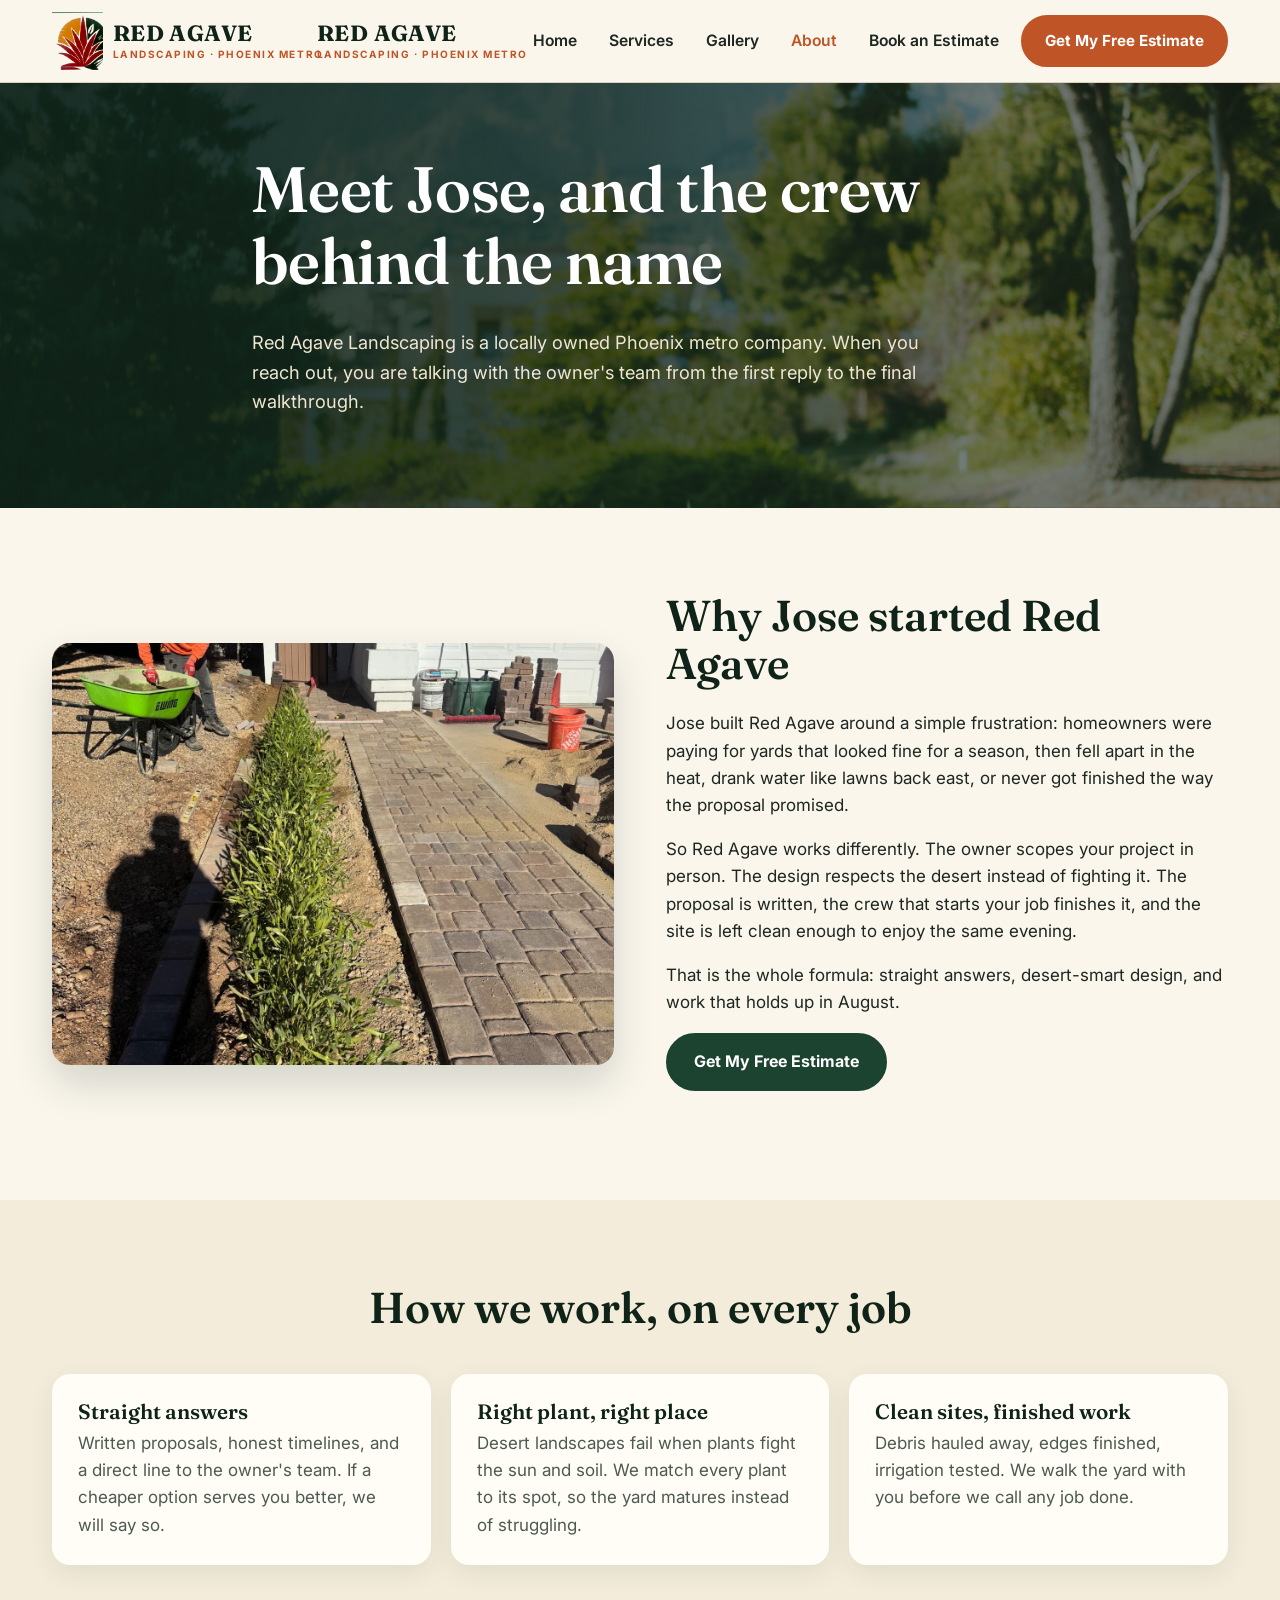
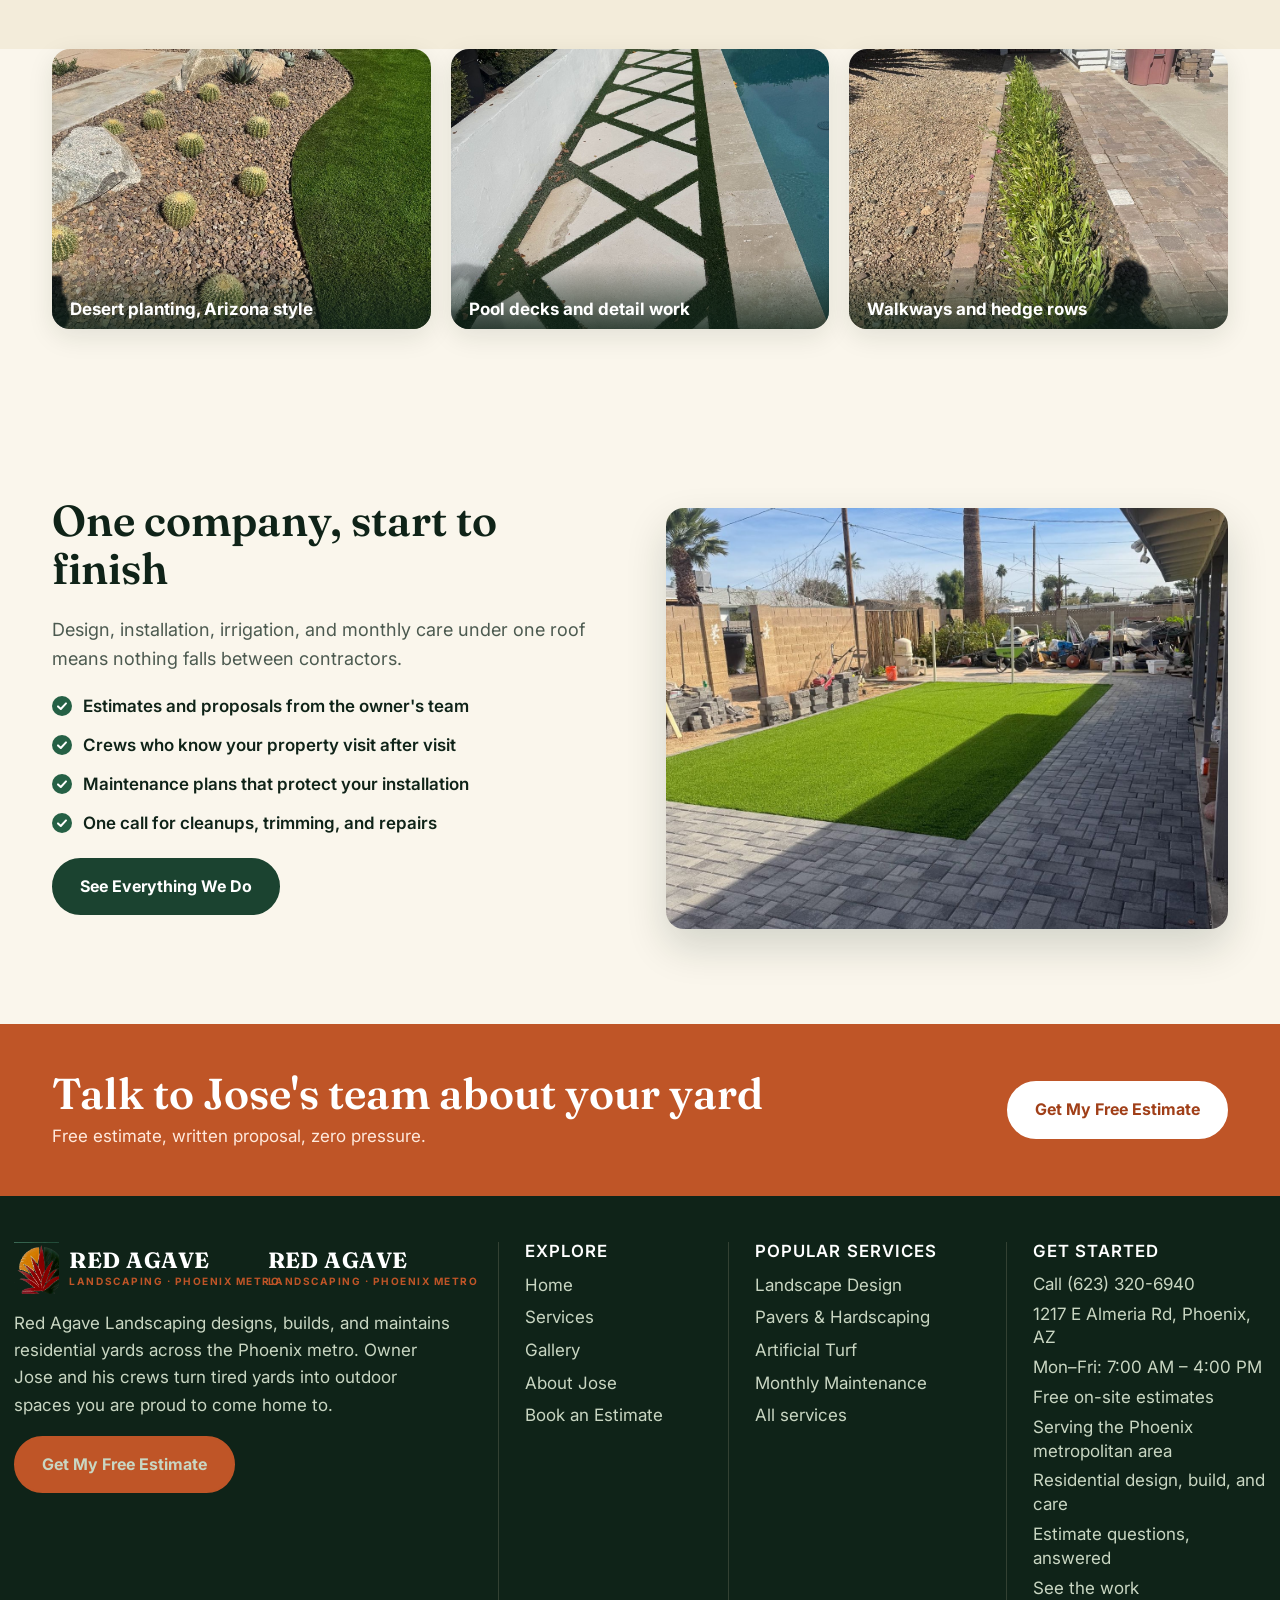
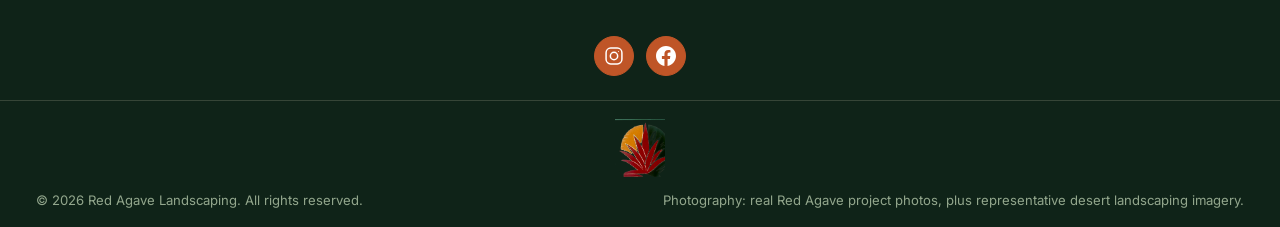
==== about.html @ d87d3f9d "AEO: LocalBusiness schema on all pages, FAQ + FAQPage schema, robots.txt, sitemap.xml, llms.txt" ====
<!DOCTYPE html>
<html lang="en">
<head>
<meta charset="UTF-8">
<meta name="viewport" content="width=device-width, initial-scale=1">
<title>About Jose | Red Agave Landscaping, Phoenix Metro</title>
<meta name="description" content="Meet Jose, owner of Red Agave Landscaping. Locally owned residential landscaping in the Phoenix metro: straight answers, desert-smart design, and crews that finish what they start.">
<link rel="preconnect" href="https://fonts.googleapis.com">
<link rel="preconnect" href="https://fonts.gstatic.com" crossorigin>
<link href="https://fonts.googleapis.com/css2?family=Fraunces:ital,wght@0,500;0,600;0,700;1,500&family=Inter:wght@400;600;700;800&display=swap" rel="stylesheet">
<link rel="stylesheet" href="assets/styles.css">
<link rel="icon" type="image/png" href="assets/img/logo-official.png">

<script type="application/ld+json">
{
  "@context": "https://schema.org",
  "@type": "HomeAndConstructionBusiness",
  "@id": "https://red-agavelandscaping.vercel.app/#business",
  "name": "Red Agave Landscaping",
  "legalName": "RED AGAVE LANDSCAPING LLC",
  "url": "https://red-agavelandscaping.vercel.app/",
  "description": "Family-owned residential landscaping company in the Phoenix metropolitan area, serving Valley homeowners since 2008. Landscape design and installation, irrigation, pavers and hardscaping, xeriscape conversions, artificial turf, cleanups, tree and palm trimming, and monthly maintenance. Free on-site estimates.",
  "foundingDate": "2008",
  "founder": {
    "@type": "Person",
    "name": "Jose"
  },
  "telephone": "+1-623-320-6940",
  "email": "red.agave.land@gmail.com",
  "logo": "https://red-agavelandscaping.vercel.app/assets/img/logo-official.png",
  "image": "https://red-agavelandscaping.vercel.app/assets/img/logo-official.png",
  "address": {
    "@type": "PostalAddress",
    "streetAddress": "1217 E Almeria Rd",
    "addressLocality": "Phoenix",
    "addressRegion": "AZ",
    "addressCountry": "US"
  },
  "areaServed": [
    {
      "@type": "City",
      "name": "Phoenix, AZ"
    },
    {
      "@type": "City",
      "name": "Chandler, AZ"
    },
    {
      "@type": "City",
      "name": "Paradise Valley, AZ"
    },
    {
      "@type": "City",
      "name": "Peoria, AZ"
    },
    {
      "@type": "City",
      "name": "Glendale, AZ"
    },
    {
      "@type": "City",
      "name": "Surprise, AZ"
    },
    {
      "@type": "City",
      "name": "Anthem, AZ"
    },
    {
      "@type": "City",
      "name": "Ahwatukee, AZ"
    }
  ],
  "openingHoursSpecification": [
    {
      "@type": "OpeningHoursSpecification",
      "dayOfWeek": [
        "Monday",
        "Tuesday",
        "Wednesday",
        "Thursday",
        "Friday"
      ],
      "opens": "07:00",
      "closes": "16:00"
    }
  ],
  "sameAs": [
    "https://www.instagram.com/redagavelandscapingaz",
    "https://www.facebook.com/RedAgaveLandscaping"
  ],
  "knowsAbout": [
    "Landscape Design and Installation",
    "Irrigation and Sprinklers",
    "Pavers and Hardscaping",
    "Desert and Xeriscape Conversions",
    "Artificial Turf",
    "Yard Cleanups and Haul-Away",
    "Tree and Palm Trimming",
    "Monthly Maintenance"
  ],
  "hasOfferCatalog": {
    "@type": "OfferCatalog",
    "name": "Landscaping Services",
    "itemListElement": [
      {
        "@type": "Offer",
        "itemOffered": {
          "@type": "Service",
          "name": "Free On-Site Estimate"
        }
      },
      {
        "@type": "Offer",
        "itemOffered": {
          "@type": "Service",
          "name": "Landscape Design and Installation"
        }
      },
      {
        "@type": "Offer",
        "itemOffered": {
          "@type": "Service",
          "name": "Irrigation and Sprinklers"
        }
      },
      {
        "@type": "Offer",
        "itemOffered": {
          "@type": "Service",
          "name": "Pavers and Hardscaping"
        }
      },
      {
        "@type": "Offer",
        "itemOffered": {
          "@type": "Service",
          "name": "Desert and Xeriscape Conversions"
        }
      },
      {
        "@type": "Offer",
        "itemOffered": {
          "@type": "Service",
          "name": "Artificial Turf"
        }
      },
      {
        "@type": "Offer",
        "itemOffered": {
          "@type": "Service",
          "name": "Yard Cleanups and Haul-Away"
        }
      },
      {
        "@type": "Offer",
        "itemOffered": {
          "@type": "Service",
          "name": "Tree and Palm Trimming"
        }
      },
      {
        "@type": "Offer",
        "itemOffered": {
          "@type": "Service",
          "name": "Monthly Maintenance"
        }
      }
    ]
  },
  "potentialAction": {
    "@type": "ReserveAction",
    "name": "Book a Free On-Site Estimate",
    "target": "https://red-agavelandscaping.vercel.app/book.html"
  }
}
</script>
</head>
<body>
<a class="skip" href="#main">Skip to content</a>
<header class="site-header">
  <div class="wrap header-in">
    <a class="brand" href="index.html" aria-label="Red Agave Landscaping, home">
      <img class="brand-logo" src="assets/img/logo-official.png" alt="Red Agave Landscaping LLC logo"><span><span class="brand-name">RED AGAVE</span><span class="brand-sub">LANDSCAPING · PHOENIX METRO</span></span>
      <span><span class="brand-name">RED AGAVE</span><span class="brand-sub">LANDSCAPING · PHOENIX METRO</span></span>
    </a>
    <button class="nav-toggle" aria-label="Open menu" aria-expanded="false" aria-controls="main-nav"><span></span><span></span><span></span></button>
    <nav class="main-nav" id="main-nav" aria-label="Main">
      <ul>
          <li><a href="index.html">Home</a></li>
          <li><a href="services.html">Services</a></li>
          <li><a href="gallery.html">Gallery</a></li>
          <li><a href="about.html" aria-current="page">About</a></li>
          <li><a href="book.html">Book an Estimate</a></li>
      </ul>
    </nav>
    <a class="btn header-cta" href="book.html">Get My Free Estimate</a>
  </div>
</header>
<main id="main">

<section class="page-hero">
  <div class="hero-media"><img src="assets/img/agave2.jpg" alt="Blue agave thriving in a desert garden with mountains behind"></div>
  <div class="hero-shade"></div>
  <div class="wrap page-hero-in">
    <h1>Meet Jose, and the crew behind the name</h1>
    <p>Red Agave Landscaping is a locally owned Phoenix metro company. When you reach out, you are talking with the owner's team from the first reply to the final walkthrough.</p>
  </div>
</section>

<section class="section">
  <div class="wrap split">
    <div><img src="assets/img/jose/walkway-progress.jpg" alt="A Red Agave crew member laying a paver walkway and hedge row" loading="lazy"></div>
    <div>
      <h2>Why Jose started Red Agave</h2>
      <p>Jose built Red Agave around a simple frustration: homeowners were paying for yards that looked fine for a season, then fell apart in the heat, drank water like lawns back east, or never got finished the way the proposal promised.</p>
      <p>So Red Agave works differently. The owner scopes your project in person. The design respects the desert instead of fighting it. The proposal is written, the crew that starts your job finishes it, and the site is left clean enough to enjoy the same evening.</p>
      <p>That is the whole formula: straight answers, desert-smart design, and work that holds up in August.</p>
      <p><a class="btn btn-green" href="book.html">Get My Free Estimate</a></p>
    </div>
  </div>
</section>

<section class="section alt">
  <div class="wrap">
    <div class="section-head center">
      <h2>How we work, on every job</h2>
    </div>
    <div class="values">
      <div class="value"><h3>Straight answers</h3><p>Written proposals, honest timelines, and a direct line to the owner's team. If a cheaper option serves you better, we will say so.</p></div>
      <div class="value"><h3>Right plant, right place</h3><p>Desert landscapes fail when plants fight the sun and soil. We match every plant to its spot, so the yard matures instead of struggling.</p></div>
      <div class="value"><h3>Clean sites, finished work</h3><p>Debris hauled away, edges finished, irrigation tested. We walk the yard with you before we call any job done.</p></div>
    </div>
  </div>
</section>

<section class="section" style="padding-top:0">
  <div class="wrap">
    <div class="gallery-grid">
      <figure><img src="assets/img/jose/desert-cactus.jpg" alt="Desert planting with barrel cacti and gravel beds" loading="lazy"><figcaption>Desert planting, Arizona style</figcaption></figure>
      <figure><img src="assets/img/jose/pool-deck.jpg" alt="Diamond-pattern pavers with artificial turf inlay beside a pool" loading="lazy"><figcaption>Pool decks and detail work</figcaption></figure>
      <figure><img src="assets/img/jose/walkway-after.jpg" alt="Finished paver walkway with a new hedge row" loading="lazy"><figcaption>Walkways and hedge rows</figcaption></figure>
    </div>
  </div>
</section>

<section class="section">
  <div class="wrap split">
    <div>
      <h2>One company, start to finish</h2>
      <p class="lede">Design, installation, irrigation, and monthly care under one roof means nothing falls between contractors.</p>
      <ul class="check-list">
        <li><svg width="20" height="20" viewBox="0 0 20 20" aria-hidden="true"><circle cx="10" cy="10" r="10" fill="#256045"/><path d="M6 10.4 8.8 13 14 7.4" stroke="#fff" stroke-width="2" fill="none" stroke-linecap="round" stroke-linejoin="round"/></svg> Estimates and proposals from the owner's team</li>
        <li><svg width="20" height="20" viewBox="0 0 20 20" aria-hidden="true"><circle cx="10" cy="10" r="10" fill="#256045"/><path d="M6 10.4 8.8 13 14 7.4" stroke="#fff" stroke-width="2" fill="none" stroke-linecap="round" stroke-linejoin="round"/></svg> Crews who know your property visit after visit</li>
        <li><svg width="20" height="20" viewBox="0 0 20 20" aria-hidden="true"><circle cx="10" cy="10" r="10" fill="#256045"/><path d="M6 10.4 8.8 13 14 7.4" stroke="#fff" stroke-width="2" fill="none" stroke-linecap="round" stroke-linejoin="round"/></svg> Maintenance plans that protect your installation</li>
        <li><svg width="20" height="20" viewBox="0 0 20 20" aria-hidden="true"><circle cx="10" cy="10" r="10" fill="#256045"/><path d="M6 10.4 8.8 13 14 7.4" stroke="#fff" stroke-width="2" fill="none" stroke-linecap="round" stroke-linejoin="round"/></svg> One call for cleanups, trimming, and repairs</li>
      </ul>
      <p><a class="btn btn-green" href="services.html">See Everything We Do</a></p>
    </div>
    <div><img src="assets/img/jose/backyard-after-2.jpg" alt="A finished Red Agave backyard with an artificial turf lawn and paver patio" loading="lazy"></div>
  </div>
</section>

<section class="cta-band">
  <div class="wrap cta-band-in">
    <div>
      <h2>Talk to Jose's team about your yard</h2>
      <p>Free estimate, written proposal, zero pressure.</p>
    </div>
    <a class="btn" href="book.html">Get My Free Estimate</a>
  </div>
</section>

</main>
<footer class="site-footer">
  <div class="wrap footer-in">
    <div class="footer-brand">
      <a class="brand" href="index.html" style="margin-bottom:16px">
        <img class="brand-logo" src="assets/img/logo-official.png" alt="Red Agave Landscaping LLC logo"><span><span class="brand-name">RED AGAVE</span><span class="brand-sub">LANDSCAPING · PHOENIX METRO</span></span>
        <span><span class="brand-name">RED AGAVE</span><span class="brand-sub">LANDSCAPING · PHOENIX METRO</span></span>
      </a>
      <p style="max-width:32em">Red Agave Landscaping designs, builds, and maintains residential yards across the Phoenix metro. Owner Jose and his crews turn tired yards into outdoor spaces you are proud to come home to.</p>
      <p style="margin:0"><a class="btn" href="book.html">Get My Free Estimate</a></p>
    </div>
    <nav aria-label="Explore">
      <h3>EXPLORE</h3>
      <ul>
        <li><a href="index.html">Home</a></li>
        <li><a href="services.html">Services</a></li>
        <li><a href="gallery.html">Gallery</a></li>
        <li><a href="about.html">About Jose</a></li>
        <li><a href="book.html">Book an Estimate</a></li>
      </ul>
    </nav>
    <nav aria-label="Popular services" class="footer-services">
      <h3>POPULAR SERVICES</h3>
      <ul>
        <li><a href="services.html#design">Landscape Design</a></li>
        <li><a href="services.html#hardscaping">Pavers &amp; Hardscaping</a></li>
        <li><a href="services.html#turf">Artificial Turf</a></li>
        <li><a href="services.html#maintenance">Monthly Maintenance</a></li>
        <li><a href="services.html">All services</a></li>
      </ul>
    </nav>
    <div class="footer-start">
      <h3>GET STARTED</h3>
      <ul>
        <li><a href="tel:+16233206940">Call (623) 320-6940</a></li>
        <li>1217 E Almeria Rd, Phoenix, AZ</li>
        <li>Mon–Fri: 7:00 AM – 4:00 PM</li>
        <li>Free on-site estimates</li>
        <li>Serving the Phoenix metropolitan area</li>
        <li>Residential design, build, and care</li>
        <li><a href="book.html#faq">Estimate questions, answered</a></li>
        <li><a href="gallery.html">See the work</a></li>
      </ul>
    </div>
  </div>
  <div class="footer-social-row">
    <div class="wrap">
      <div class="footer-social">
        <a href="https://www.instagram.com/redagavelandscapingaz/" target="_blank" rel="noopener" aria-label="Red Agave Landscaping on Instagram"><svg viewBox="0 0 24 24" fill="none" stroke="currentColor" stroke-width="1.8" stroke-linecap="round" stroke-linejoin="round" aria-hidden="true" focusable="false"><rect x="2.5" y="2.5" width="19" height="19" rx="5.5"/><circle cx="12" cy="12" r="4.4"/><circle cx="17.4" cy="6.6" r="0.6" fill="currentColor" stroke="none"/></svg></a>
        <a href="https://www.facebook.com/RedAgaveLandscaping" target="_blank" rel="noopener" aria-label="Red Agave Landscaping on Facebook"><svg viewBox="0 0 24 24" fill="currentColor" aria-hidden="true" focusable="false"><path d="M24 12.073c0-6.627-5.373-12-12-12s-12 5.373-12 12c0 5.99 4.388 10.954 10.125 11.854v-8.385H7.078v-3.47h3.047V9.43c0-3.007 1.792-4.669 4.533-4.669 1.312 0 2.686.235 2.686.235v2.953H15.83c-1.491 0-1.956.925-1.956 1.874v2.25h3.328l-.532 3.47h-2.796v8.385C19.612 23.027 24 18.062 24 12.073z"/></svg></a>
      </div>
    </div>
  </div>
  <div class="footer-bottom">
    <div class="footer-bottom-logo"><img src="assets/img/logo-official.png" alt="Red Agave Landscaping LLC logo"></div>
    <div class="wrap">
      <span>© <span data-year>2026</span> Red Agave Landscaping. All rights reserved.</span>
      <span>Photography: real Red Agave project photos, plus representative desert landscaping imagery.</span>
    </div>
  </div>
</footer>
<div class="mobile-bar">
  <a class="btn" href="book.html">Get My Free Estimate</a>
  <a class="btn btn-ghost" href="gallery.html">See Our Work</a>
</div>
<script src="assets/main.js" defer></script>
  <!-- HighLevel chat widget: Red Agave Website Chat (location f7IK70SRPnTvfqmfR4V1) -->
  <script src="https://widgets.leadconnectorhq.com/loader.js" data-resources-url="https://widgets.leadconnectorhq.com/chat-widget/loader.js" data-widget-id="6ae88d17629a77bacfa60f7c"></script>
</body>
</html>
---- assets/styles.css ----
/* Red Agave Landscaping — desert-modern design system */
:root{
  --green-950:#0f2318;
  --green-900:#14301f;
  --green-800:#1b4330;
  --green-700:#256045;
  --green-500:#3e7d5a;
  --sage:#9db89a;
  --terra:#bf5527;
  --terra-dark:#a03f18;
  --sand:#e8dcc0;
  --sand-soft:#f3ecda;
  --cream:#faf6ec;
  --paper:#fffdf6;
  --ink:#1d2620;
  --ink-soft:#4c5a50;
  --line:#ddd2b8;
  --radius:18px;
  --shadow:0 18px 40px rgba(15,35,24,.16);
  --font-display:"Fraunces",Georgia,"Times New Roman",serif;
  --font-body:"Inter",-apple-system,"Segoe UI",Roboto,Helvetica,Arial,sans-serif;
}
*{box-sizing:border-box}
html{scroll-behavior:smooth}
body{margin:0;font-family:var(--font-body);color:var(--ink);background:var(--cream);line-height:1.6;font-size:17px;-webkit-font-smoothing:antialiased}
img{max-width:100%;display:block}
a{color:var(--green-800)}
h1,h2,h3{font-family:var(--font-display);font-weight:600;line-height:1.12;color:var(--green-950);margin:0 0 .5em}
h1{font-size:clamp(2.4rem,5.2vw,4rem);letter-spacing:-.01em}
h2{font-size:clamp(1.9rem,3.6vw,2.7rem)}
h3{font-size:1.3rem}
p{margin:0 0 1em}
.wrap{max-width:1220px;margin:0 auto;padding:0 22px}
.skip{position:absolute;left:-999px;top:0;background:var(--green-950);color:#fff;padding:10px 16px;z-index:99}
.skip:focus{left:10px;top:10px}

/* Header */
.site-header{position:sticky;top:0;z-index:50;background:rgba(250,246,236,.96);backdrop-filter:blur(8px);border-bottom:1px solid var(--line)}
.site-header.scrolled{box-shadow:0 6px 24px rgba(15,35,24,.10)}
.header-in{display:flex;align-items:center;gap:26px;padding-top:12px;padding-bottom:12px}
.brand{display:flex;align-items:center;gap:12px;text-decoration:none;color:var(--green-950)}
.brand svg{flex:none}
.brand-name{font-family:var(--font-display);font-size:1.42rem;font-weight:700;letter-spacing:.02em;line-height:1}
.brand-sub{display:block;font-family:var(--font-body);font-size:.66rem;font-weight:700;letter-spacing:.24em;color:var(--terra);margin-top:4px}
.main-nav{margin-left:auto}
.main-nav ul{display:flex;gap:28px;list-style:none;margin:0;padding:0}
.main-nav a{text-decoration:none;color:var(--ink);font-weight:600;font-size:.98rem;padding:6px 2px}
.main-nav a:hover,.main-nav a[aria-current="page"]{color:var(--terra)}
.btn{display:inline-block;background:var(--terra);color:#fff;text-decoration:none;font-weight:700;padding:14px 26px;border-radius:999px;border:2px solid var(--terra);transition:background .15s,transform .15s;text-align:center;cursor:pointer;font-size:1rem;font-family:var(--font-body)}
.btn:hover{background:var(--terra-dark);border-color:var(--terra-dark)}
.btn-green{background:var(--green-800);border-color:var(--green-800)}
.btn-green:hover{background:var(--green-950);border-color:var(--green-950)}
.btn-ghost{background:transparent;color:var(--green-950);border-color:var(--green-800)}
.btn-ghost:hover{background:var(--green-800);color:#fff}
.header-cta{flex:none}
.nav-toggle{display:none;margin-left:auto;background:none;border:0;cursor:pointer;padding:8px}
.nav-toggle span{display:block;width:26px;height:3px;background:var(--green-950);margin:5px 0;border-radius:2px}

/* Hero */
.hero{position:relative;background:var(--green-950);color:#fff;overflow:hidden}
.hero-media{position:absolute;inset:0}
.hero-media img{width:100%;height:100%;object-fit:cover;opacity:.82}
.hero-shade{position:absolute;inset:0;background:linear-gradient(90deg,rgba(15,35,24,.88) 0%,rgba(15,35,24,.62) 46%,rgba(15,35,24,.18) 78%)}
.hero-in{position:relative;display:grid;grid-template-columns:1.15fr .85fr;gap:44px;padding:84px 22px 92px;align-items:center}
.hero h1{color:#fff}
.hero h1 em{font-style:italic;color:var(--sand)}
.hero-lede{font-size:1.16rem;color:#f0ead6;max-width:34em}
.hero-points{list-style:none;margin:22px 0 0;padding:0;display:grid;gap:10px}
.hero-points li{display:flex;gap:10px;align-items:flex-start;color:#f5efdd;font-weight:600}
.hero-points svg{flex:none;margin-top:3px}
.hero-form-card{background:var(--paper);color:var(--ink);border-radius:var(--radius);padding:28px;box-shadow:var(--shadow)}
.hero-form-card h2{font-size:1.5rem;margin-bottom:.2em}
.hero-form-card .fineprint{font-size:.85rem;color:var(--ink-soft);margin:0}

/* Forms */
.estimate-form{display:grid;gap:13px}
.estimate-form label{font-weight:600;font-size:.92rem;display:grid;gap:6px;color:var(--green-950)}
.estimate-form input,.estimate-form select,.estimate-form textarea{font:inherit;font-size:1rem;padding:12px 14px;border:1.5px solid var(--line);border-radius:10px;background:#fff;color:var(--ink);width:100%}
.estimate-form input:focus,.estimate-form select:focus,.estimate-form textarea:focus{outline:3px solid rgba(191,85,39,.35);border-color:var(--terra)}
.form-row{display:grid;grid-template-columns:1fr 1fr;gap:13px}
.consent{display:flex;gap:10px;align-items:flex-start;font-size:.82rem;color:var(--ink-soft);font-weight:400}
.estimate-form label.consent{display:flex}
.consent input{width:19px;height:19px;margin-top:2px;flex:none;accent-color:var(--green-800)}
.form-success{background:var(--sand-soft);border:2px solid var(--green-700);border-radius:14px;padding:24px;text-align:center}
.form-success h3{color:var(--green-800)}
.form-error{background:#fdf1ef;border:2px solid #b3402f;border-radius:14px;padding:24px;text-align:center;margin-top:16px}
.form-error h3{color:#8c2f22}
.form-error a{font-weight:700;white-space:nowrap}

/* Trust bar */
.trustbar{background:var(--green-900);color:var(--sand)}
.trustbar-in{display:flex;flex-wrap:wrap;gap:14px 40px;justify-content:center;padding-top:18px;padding-bottom:18px;font-weight:700;letter-spacing:.02em}
.trustbar span{display:flex;align-items:center;gap:9px}

/* Sections */
.section{padding:84px 0}
.section.alt{background:var(--sand-soft)}
.section.green{background:var(--green-950);color:#eef2e4}
.section.green h2,.section.green h3{color:#fff}
.section-head{max-width:46em;margin-bottom:42px}
.section-head.center{margin-left:auto;margin-right:auto;text-align:center}
.lede{font-size:1.13rem;color:var(--ink-soft)}
.section.green .lede{color:#cfdcc4}
.split{display:grid;grid-template-columns:1fr 1fr;gap:52px;align-items:center}
.split img{border-radius:var(--radius);box-shadow:var(--shadow);width:100%;height:auto;aspect-ratio:4/3;object-fit:cover;display:block}
.check-list{list-style:none;margin:20px 0;padding:0;display:grid;gap:12px}
.check-list li{display:flex;gap:11px;align-items:flex-start;font-weight:600;color:var(--green-950)}
.check-list svg{flex:none;margin-top:3px}

/* Cards */
.cards{display:grid;grid-template-columns:repeat(4,1fr);gap:20px}
.card{background:var(--paper);border-radius:var(--radius);overflow:hidden;box-shadow:0 8px 26px rgba(15,35,24,.10);text-decoration:none;color:var(--ink);display:flex;flex-direction:column;transition:transform .15s,box-shadow .15s}
.card:hover{transform:translateY(-4px);box-shadow:var(--shadow)}
.card img{height:170px;width:100%;object-fit:cover}
.card-body{padding:20px 20px 22px;display:flex;flex-direction:column;gap:6px;flex:1}
.card-body h3{margin:0}
.card-body p{color:var(--ink-soft);font-size:.96rem;margin:0;flex:1}
.card-link{font-weight:700;color:var(--terra);margin-top:8px}
.values{display:grid;grid-template-columns:repeat(3,1fr);gap:20px}
.value{background:var(--paper);border-radius:var(--radius);padding:26px;box-shadow:0 8px 26px rgba(15,35,24,.08)}
.value h3{margin-bottom:.3em}
.value p{color:var(--ink-soft);margin:0}

/* Steps */
.steps{display:grid;grid-template-columns:repeat(3,1fr);gap:20px;counter-reset:step}
.step{background:var(--green-900);border-radius:var(--radius);padding:30px;color:#e9efe0}
.step .num{font-family:var(--font-display);font-size:2.4rem;color:var(--terra);display:block;line-height:1;margin-bottom:10px;font-weight:700}
.step h3{color:#fff}
.step p{margin:0;color:#cfdcc4}

/* Before / After */
.ba-grid{display:grid;grid-template-columns:1fr 1fr;gap:22px}
.ba-pair{display:grid;grid-template-columns:1fr 1fr;gap:6px;border-radius:var(--radius);overflow:hidden;box-shadow:var(--shadow)}
.ba-pair figure{margin:0;position:relative}
.ba-pair img{height:300px;width:100%;object-fit:cover}
.ba-tag{position:absolute;top:12px;left:12px;background:rgba(15,35,24,.85);color:#fff;font-size:.74rem;font-weight:800;letter-spacing:.14em;padding:6px 11px;border-radius:999px}
.ba-tag.after{background:var(--terra)}
.ba-caption{grid-column:1/-1;background:var(--paper);padding:16px 20px;font-weight:600;color:var(--green-950)}
.gallery-grid{display:grid;grid-template-columns:repeat(3,1fr);gap:20px}
.gallery-grid figure{margin:0;border-radius:var(--radius);overflow:hidden;position:relative;box-shadow:0 8px 26px rgba(15,35,24,.10)}
.gallery-grid img{height:280px;width:100%;object-fit:cover}
.gallery-grid figcaption{position:absolute;left:0;right:0;bottom:0;background:linear-gradient(transparent,rgba(15,35,24,.88));color:#fff;padding:34px 18px 14px;font-weight:700}

/* Service detail rows */
.svc-nav{display:flex;flex-wrap:wrap;gap:9px;margin-bottom:14px}
.svc-nav a{background:var(--paper);border:1.5px solid var(--line);color:var(--green-900);text-decoration:none;font-weight:600;font-size:.9rem;padding:8px 15px;border-radius:999px}
.svc-nav a:hover{border-color:var(--terra);color:var(--terra)}
.svc{display:grid;grid-template-columns:1fr 1fr;gap:48px;align-items:center;padding:52px 0;border-bottom:1px solid var(--line)}
.svc:last-of-type{border-bottom:0}
.svc img{border-radius:var(--radius);box-shadow:var(--shadow);height:340px;width:100%;object-fit:cover}
.svc.flip .svc-media{order:2}
.svc ul{list-style:none;margin:14px 0 20px;padding:0;display:grid;gap:8px}
.svc ul li{display:flex;gap:10px;align-items:flex-start;color:var(--ink-soft);font-weight:600}
.svc ul svg{flex:none;margin-top:4px}
.svc-media.dual{display:grid;gap:14px;align-content:start}
.svc-media.dual img{height:248px}
.incl-label{font-weight:800;color:var(--green-950);margin:16px 0 0;text-transform:uppercase;letter-spacing:.08em;font-size:.8rem}
.good-for{margin:0 0 20px;color:var(--ink-soft)}
.good-for strong{color:var(--green-950)}

/* FAQ */
.faq{max-width:820px}
.faq details{background:var(--paper);border-radius:14px;padding:20px 24px;margin-bottom:12px;box-shadow:0 4px 16px rgba(15,35,24,.06)}
.faq summary{font-family:var(--font-display);font-size:1.14rem;font-weight:600;color:var(--green-950);cursor:pointer}
.faq details p{margin:12px 0 0;color:var(--ink-soft)}

/* CTA band */
.cta-band{background:var(--terra);color:#fff}
.cta-band-in{display:flex;flex-wrap:wrap;gap:22px;align-items:center;justify-content:space-between;padding-top:46px;padding-bottom:46px}
.cta-band h2{color:#fff;margin:0}
.cta-band p{margin:4px 0 0;color:#ffe9dc}
.cta-band .btn{background:#fff;color:var(--terra-dark);border-color:#fff}
.cta-band .btn:hover{background:var(--green-950);color:#fff;border-color:var(--green-950)}

/* Booking */
.booking-note{background:var(--green-900);color:#e9efe0;border-radius:var(--radius);padding:30px}
.booking-note h3{color:#fff}
.booking-note p{color:#cfdcc4}

/* Footer */
.site-footer{background:var(--green-950);color:#c9d6c2;margin-top:0}
.footer-in{display:grid;grid-template-columns:1.4fr 1fr 1fr 1.2fr;gap:38px;padding-top:60px;padding-bottom:44px}
.site-footer h3{color:#fff;font-size:1.05rem;font-family:var(--font-body);letter-spacing:.06em;margin-bottom:14px}
.site-footer ul{list-style:none;margin:0;padding:0;display:grid;gap:9px}
.site-footer a{color:#c9d6c2;text-decoration:none}
.site-footer a:hover{color:#fff;text-decoration:underline}
.footer-brand .brand-name{color:#fff}
.footer-bottom{border-top:1px solid rgba(233,220,192,.18);padding:20px 22px;font-size:.82rem;color:#93a78d}
.footer-bottom .wrap{display:flex;flex-wrap:wrap;gap:8px 26px;justify-content:space-between;padding:0}

/* Sticky mobile bar */
.mobile-bar{display:none;position:fixed;left:0;right:0;bottom:0;z-index:60;background:var(--green-950);padding:10px 12px calc(10px + env(safe-area-inset-bottom));gap:10px;box-shadow:0 -6px 24px rgba(0,0,0,.25)}
.mobile-bar .btn{flex:1;padding:13px 8px;font-size:.98rem}
.mobile-bar .btn-ghost{color:#fff;border-color:var(--sage)}
.mobile-bar .btn-ghost:hover{background:var(--green-800)}

/* Page hero (interior) */
.page-hero{position:relative;background:var(--green-950);color:#fff;overflow:hidden}
.page-hero .hero-media img{opacity:.55}
.page-hero-in{position:relative;padding:70px 22px 74px;max-width:820px}
.page-hero h1{color:#fff}
.page-hero p{color:#eee7d2;font-size:1.14rem;max-width:38em}

@media (max-width:1020px){
  .cards{grid-template-columns:repeat(2,1fr)}
  .values{grid-template-columns:1fr 1fr}
  .footer-in{grid-template-columns:1fr 1fr}
  .hero-in{grid-template-columns:1fr;padding:60px 22px 70px}
  .hero-form-card{max-width:560px}
}
@media (max-width:760px){
  body{font-size:16px;padding-bottom:66px}
  .brand-name{font-size:1.22rem}
  .brand-sub{font-size:.58rem;letter-spacing:.17em}
  .main-nav{display:none;position:absolute;top:100%;left:0;right:0;background:var(--cream);border-bottom:1px solid var(--line);padding:14px 22px 20px}
  .main-nav.open{display:block}
  .main-nav ul{flex-direction:column;gap:6px}
  .main-nav a{display:block;padding:10px 4px;font-size:1.05rem}
  .nav-toggle{display:block}
  .header-cta{display:none}
  .split,.svc,.ba-grid{grid-template-columns:1fr}
  .svc.flip .svc-media{order:0}
  .steps,.values,.gallery-grid{grid-template-columns:1fr}
  .cards{grid-template-columns:1fr}
  .form-row{grid-template-columns:1fr}
  .section{padding:60px 0}
  .mobile-bar{display:flex}
  .ba-pair img{height:210px}
  .footer-in{grid-template-columns:1fr;gap:28px}
}

/* ============================================================
   Animation pass 2026-11-02
   Tasteful motion: card tilt/lift + press states, scroll reveals,
   hero Ken Burns, CTA sheen. Transform/opacity only (GPU-friendly).
   All reveal hiding is gated behind .js-anim, which JS adds only
   when IntersectionObserver is supported and the user has NOT
   requested reduced motion — content is fully visible otherwise.
   ============================================================ */

/* --- Hero: slow Ken Burns zoom/pan (homepage hero only) --- */
@keyframes ra-kenburns{
  from{transform:scale(1) translate(0,0)}
  to{transform:scale(1.16) translate(-2%,1.4%)}
}
.hero .hero-media img{animation:ra-kenburns 24s ease-in-out infinite alternate;will-change:transform}

/* --- Scroll reveals (JS adds .reveal; IO adds .in) --- */
.js-anim .reveal{opacity:0;transform:translateY(38px);transition:opacity .8s ease var(--rd,0s),transform .8s cubic-bezier(.22,.61,.36,1) var(--rd,0s)}
.js-anim .reveal.in{opacity:1;transform:none}

/* --- Service cards: lift, image zoom, touch press --- */
.card{transition:transform .3s ease,box-shadow .3s ease}
.card img{transition:transform .7s cubic-bezier(.22,.61,.36,1)}
.card:hover img,.card:focus-visible img{transform:scale(1.1)}
.card:focus-visible{transform:translateY(-4px);box-shadow:var(--shadow);outline:3px solid rgba(191,85,39,.55);outline-offset:3px}
.card:active{transform:scale(.98)}
.card:active img{transform:scale(1.03)}

/* --- Static cards (values / steps): gentle hover lift --- */
.value,.step{transition:transform .3s ease,box-shadow .3s ease}
.value:hover{transform:translateY(-6px);box-shadow:var(--shadow)}
.step:hover{transform:translateY(-6px)}

/* --- Gallery figures: image zoom + caption slide-up --- */
.gallery-grid img{transition:transform .8s cubic-bezier(.22,.61,.36,1)}
.gallery-grid figcaption{transform:translateY(8px);transition:transform .45s ease,background .45s ease}
.gallery-grid figure:hover img,.gallery-grid figure:focus-within img{transform:scale(1.08)}
.gallery-grid figure:hover figcaption,.gallery-grid figure:focus-within figcaption{transform:translateY(0);background:linear-gradient(transparent,rgba(15,35,24,.94))}
.gallery-grid figure:active img{transform:scale(1.02)}

/* --- Before/after pairs: image zoom on hover --- */
.ba-pair figure{overflow:hidden}
.ba-pair img{transition:transform .8s cubic-bezier(.22,.61,.36,1)}
.ba-pair figure:hover img{transform:scale(1.07)}
.ba-pair figure:active img{transform:scale(1.02)}

/* --- Buttons / CTAs: hover lift, press state, sheen sweep --- */
.btn{position:relative;overflow:hidden;transition:background .2s ease,border-color .2s ease,color .2s ease,transform .18s ease,box-shadow .25s ease}
.btn:hover{transform:translateY(-2px);box-shadow:0 12px 24px rgba(15,35,24,.16)}
.btn:active{transform:translateY(0) scale(.98);box-shadow:none}
.btn:not(.btn-ghost)::after{content:"";position:absolute;inset:0;border-radius:inherit;background:linear-gradient(105deg,transparent 40%,rgba(255,255,255,.35) 50%,transparent 60%);transform:translateX(-120%);transition:transform .7s ease;pointer-events:none}
.btn:not(.btn-ghost):hover::after{transform:translateX(120%)}

/* --- Reduced motion: everything off, content instant --- */
@media (prefers-reduced-motion:reduce){
  html{scroll-behavior:auto}
  .hero .hero-media img{animation:none}
  .card,.card img,.value,.step,.gallery-grid img,.gallery-grid figcaption,.ba-pair img,.btn,.btn:not(.btn-ghost)::after{transition:none}
  .btn:not(.btn-ghost)::after{display:none}
  .card:hover,.card:focus-visible,.card:active,.value:hover,.step:hover,.btn:hover,.btn:active{transform:none}
  .card:hover img,.card:focus-visible img,.card:active img,.gallery-grid figure:hover img,.gallery-grid figure:focus-within img,.gallery-grid figure:active img,.ba-pair figure:hover img,.ba-pair figure:active img{transform:none}
  .gallery-grid figcaption{transform:none}
}

/* ============================================================
   Footer spacing pass 2026-11-02 (owner feedback: footer felt
   cramped). Spacing only — same content, same links, all pages
   share this markup/styles. Desktop columns get a faint divider
   and extra gutter; stacked layouts just get air.
   ============================================================ */
.site-footer{line-height:1.65}
.footer-in{padding-top:88px;padding-bottom:66px;gap:60px}
.site-footer h3{margin-bottom:22px}
.site-footer ul{gap:14px}
.site-footer li{line-height:1.6}
.footer-brand p{line-height:1.75}
.footer-brand .brand{margin-bottom:22px}
.footer-bottom{padding-top:28px;padding-bottom:28px}
@media (min-width:761px){
  .footer-in > *:not(.footer-brand){border-left:1px solid rgba(233,220,192,.16);padding-left:34px}
}
@media (max-width:1020px){
  .footer-in{gap:48px 56px}
}
@media (max-width:760px){
  .footer-in{padding-top:66px;padding-bottom:52px;gap:46px}
  .footer-bottom .wrap{gap:12px 26px}
}

/* ============================================================
   Footer condense pass 2026-11-02b (owner feedback round 2:
   footer height too tall — tighten the air back down, split
   Popular Services into two even columns of four, condense
   Get Started. Supersedes the spacing pass above where they
   conflict.)
   ============================================================ */
.site-footer{line-height:1.5}
.footer-in{padding-top:46px;padding-bottom:34px;gap:42px}
.site-footer h3{margin-bottom:12px}
.site-footer ul{gap:8px}
.site-footer li{line-height:1.45}
.footer-brand p{line-height:1.6}
.footer-brand .brand{margin-bottom:14px}
.footer-bottom{padding-top:16px;padding-bottom:16px}
.footer-services ul{grid-template-columns:1fr 1fr;grid-template-rows:repeat(4,auto);grid-auto-flow:column;column-gap:28px;row-gap:8px}
.footer-start ul{gap:6px}
.footer-start li{line-height:1.4}
@media (min-width:1021px){
  .footer-in{grid-template-columns:1.3fr .72fr 1.55fr 1fr}
}
@media (min-width:761px){
  .footer-in > *:not(.footer-brand){padding-left:26px}
}
@media (max-width:1020px){
  .footer-in{gap:34px 44px}
}
@media (max-width:760px){
  .footer-in{padding-top:40px;padding-bottom:30px;gap:30px}
}

/* ============================================================
   Footer slim pass 2026-11-02c (owner-approved redesign:
   Popular Services = one tidy column, four short names +
   All services. Full service names live on the Services
   page. Supersedes the 4+4 split in the condense pass.)
   ============================================================ */
.footer-services ul{grid-template-columns:1fr;grid-template-rows:none;grid-auto-flow:row;column-gap:0}
@media (min-width:1021px){
  .footer-in{grid-template-columns:1.4fr .8fr 1fr 1.1fr}
}

/* ============================================================
   Footer width pass 2026-11-02d (owner: widen the footer a
   little, brand/logo pushed to the far left edge.)
   ============================================================ */
.site-footer .wrap{max-width:1400px;padding-left:14px;padding-right:14px}
@media (max-width:760px){
  .site-footer .wrap{padding-left:12px;padding-right:12px}
}

/* Footer social links 2026-11-02: Instagram + Facebook icons, bottom bar */
.footer-social{display:flex;gap:12px;align-items:center}
.footer-social a{display:inline-flex;align-items:center;justify-content:center;width:40px;height:40px;border:1px solid rgba(233,220,192,.35);border-radius:50%;color:#c9d6c2;transition:background .2s ease,color .2s ease,border-color .2s ease}
.footer-social a:hover{background:#bf5527;border-color:#bf5527;color:#fff;text-decoration:none}
.footer-social svg{width:20px;height:20px;display:block}

/* Footer social row 2026-11-02: icons centered under the footer columns */
.footer-social-row{padding:2px 22px 24px}
.footer-social-row .wrap{display:flex;justify-content:center;padding:0}

/* Footer social colors 2026-11-02 (Emmanuel): orange at rest, white on hover/touch */
.footer-social a{background:#bf5527;border-color:#bf5527;color:#fff}
.footer-social a:hover,.footer-social a:focus-visible{background:#fff;border-color:#fff;color:#bf5527}

/* ============================================================
   Before/after drag slider 2026-11-02 (Jose's real project
   photos): full-width comparison with a draggable handle and
   a one-time intro sweep driven from main.js.
   ============================================================ */
.ba-slider{position:relative;border-radius:var(--radius);overflow:hidden;box-shadow:var(--shadow);aspect-ratio:16/10;--pos:50%;background:#0f2318}
.ba-slider .ba-img{position:absolute;inset:0;width:100%;height:100%;object-fit:cover;display:block}
.ba-slider .ba-after-wrap{position:absolute;inset:0;clip-path:inset(0 0 0 var(--pos))}
.ba-slider .ba-tag{z-index:3}
.ba-slider .ba-tag.after{left:auto;right:12px}
.ba-handle{position:absolute;top:0;bottom:0;left:var(--pos);width:3px;margin-left:-1.5px;background:#fff;z-index:4;box-shadow:0 0 0 1px rgba(0,0,0,.18);pointer-events:none}
.ba-knob{position:absolute;top:50%;left:50%;transform:translate(-50%,-50%);width:48px;height:48px;border-radius:50%;background:var(--terra);color:#fff;display:flex;align-items:center;justify-content:center;font-size:17px;font-weight:800;letter-spacing:1px;box-shadow:0 5px 16px rgba(0,0,0,.4)}
.ba-range{position:absolute;inset:0;width:100%;height:100%;margin:0;opacity:0;cursor:ew-resize;z-index:5;-webkit-appearance:none;appearance:none;background:transparent}
.ba-range:focus-visible{opacity:1;outline:3px solid rgba(191,85,39,.7);outline-offset:-3px}
.ba-caption-wide{margin-top:14px;border-radius:0 0 var(--radius) var(--radius)}
@media (max-width:760px){
  .ba-slider{aspect-ratio:4/3.4}
  .ba-knob{width:42px;height:42px;font-size:15px}
}

/* ============================================================
   Project step-by-step crossfade slideshows 2026-11-02
   (Jose's real project photos, added on top of the parallel
   integration): pure CSS crossfade + slow zoom per frame, in
   the site's existing motion language. Cards also join the
   existing scroll-reveal system via main.js. Hover pauses.
   ============================================================ */
.project-grid{display:grid;grid-template-columns:repeat(2,1fr);gap:22px}
.ss-card{margin:0;border-radius:var(--radius);overflow:hidden;position:relative;box-shadow:0 8px 26px rgba(15,35,24,.10);background:var(--green-950)}
.ss-frame{position:relative;aspect-ratio:3/3.4;overflow:hidden}
.ss-frame img{position:absolute;inset:0;width:100%;height:100%;object-fit:cover;opacity:0}
.ss-card figcaption{position:absolute;left:0;right:0;bottom:0;z-index:3;background:linear-gradient(transparent,rgba(15,35,24,.9));color:#fff;padding:38px 18px 14px;font-weight:700}
@keyframes ra-ss3{0%{opacity:0;transform:scale(1)}5%{opacity:1}30%{opacity:1}38%{opacity:0;transform:scale(1.07)}100%{opacity:0;transform:scale(1.07)}}
@keyframes ra-ss2{0%{opacity:0;transform:scale(1)}7%{opacity:1}44%{opacity:1}56%{opacity:0;transform:scale(1.07)}100%{opacity:0;transform:scale(1.07)}}
.ss-3 .ss-frame img{animation:ra-ss3 15s ease-in-out infinite}
.ss-2 .ss-frame img{animation:ra-ss2 10s ease-in-out infinite}
.ss-card:hover .ss-frame img{animation-play-state:paused}
@media (max-width:760px){.project-grid{grid-template-columns:1fr}.ss-frame{aspect-ratio:3/3.2}}

/* Page heroes get the same slow Ken Burns drift as the home hero */
.page-hero .hero-media img{animation:ra-kenburns 26s ease-in-out infinite alternate;will-change:transform}

@media (prefers-reduced-motion:reduce){
  .ss-2 .ss-frame img,.ss-3 .ss-frame img{animation:none;opacity:0}
  .ss-2 .ss-frame img:last-child,.ss-3 .ss-frame img:last-child{opacity:1}
  .page-hero .hero-media img{animation:none}
}

/* Official Red Agave logo 2026-11-02 (emblem from Jose's
   business card, declared official by Emmanuel): transparent
   PNG beside the wordmark — large in the nav, not oversized.
   Lockup tightened 2026-11-02 (Emmanuel): name + sub sit snug
   against the emblem as one fluid unit; the sub line stays on
   ONE line at every width — no more stacked wrap. */
.brand{gap:10px}
.brand>span{display:flex;flex-direction:column;justify-content:center;min-width:0}
.brand-logo{height:58px;width:auto;display:block;flex:none;transition:transform .25s ease}
.brand:hover .brand-logo{transform:scale(1.04)}
.brand-name{font-size:1.38rem;line-height:1.05;white-space:nowrap}
.brand-sub{font-size:.63rem;letter-spacing:.15em;line-height:1.25;margin-top:3px;white-space:nowrap}
.main-nav a{white-space:nowrap}
.header-in{gap:20px}
.header-cta{padding:12px 22px;font-size:.95rem}
.footer-brand .brand-logo{height:52px}
.footer-bottom-logo{display:flex;justify-content:center;padding:2px 0 14px}
.footer-bottom-logo img{height:58px;width:auto;display:block}
@media (max-width:1100px){
  .brand-logo{height:52px}
  .brand-name{font-size:1.28rem}
  .brand-sub{font-size:.6rem;letter-spacing:.13em}
  .main-nav ul{gap:20px}
}
@media (max-width:760px){
  .brand-logo{height:46px}
  .brand-name{font-size:1.2rem}
  .brand-sub{font-size:.57rem;letter-spacing:.12em}
  .footer-brand .brand-logo{height:44px}
  .footer-bottom-logo img{height:50px}
}
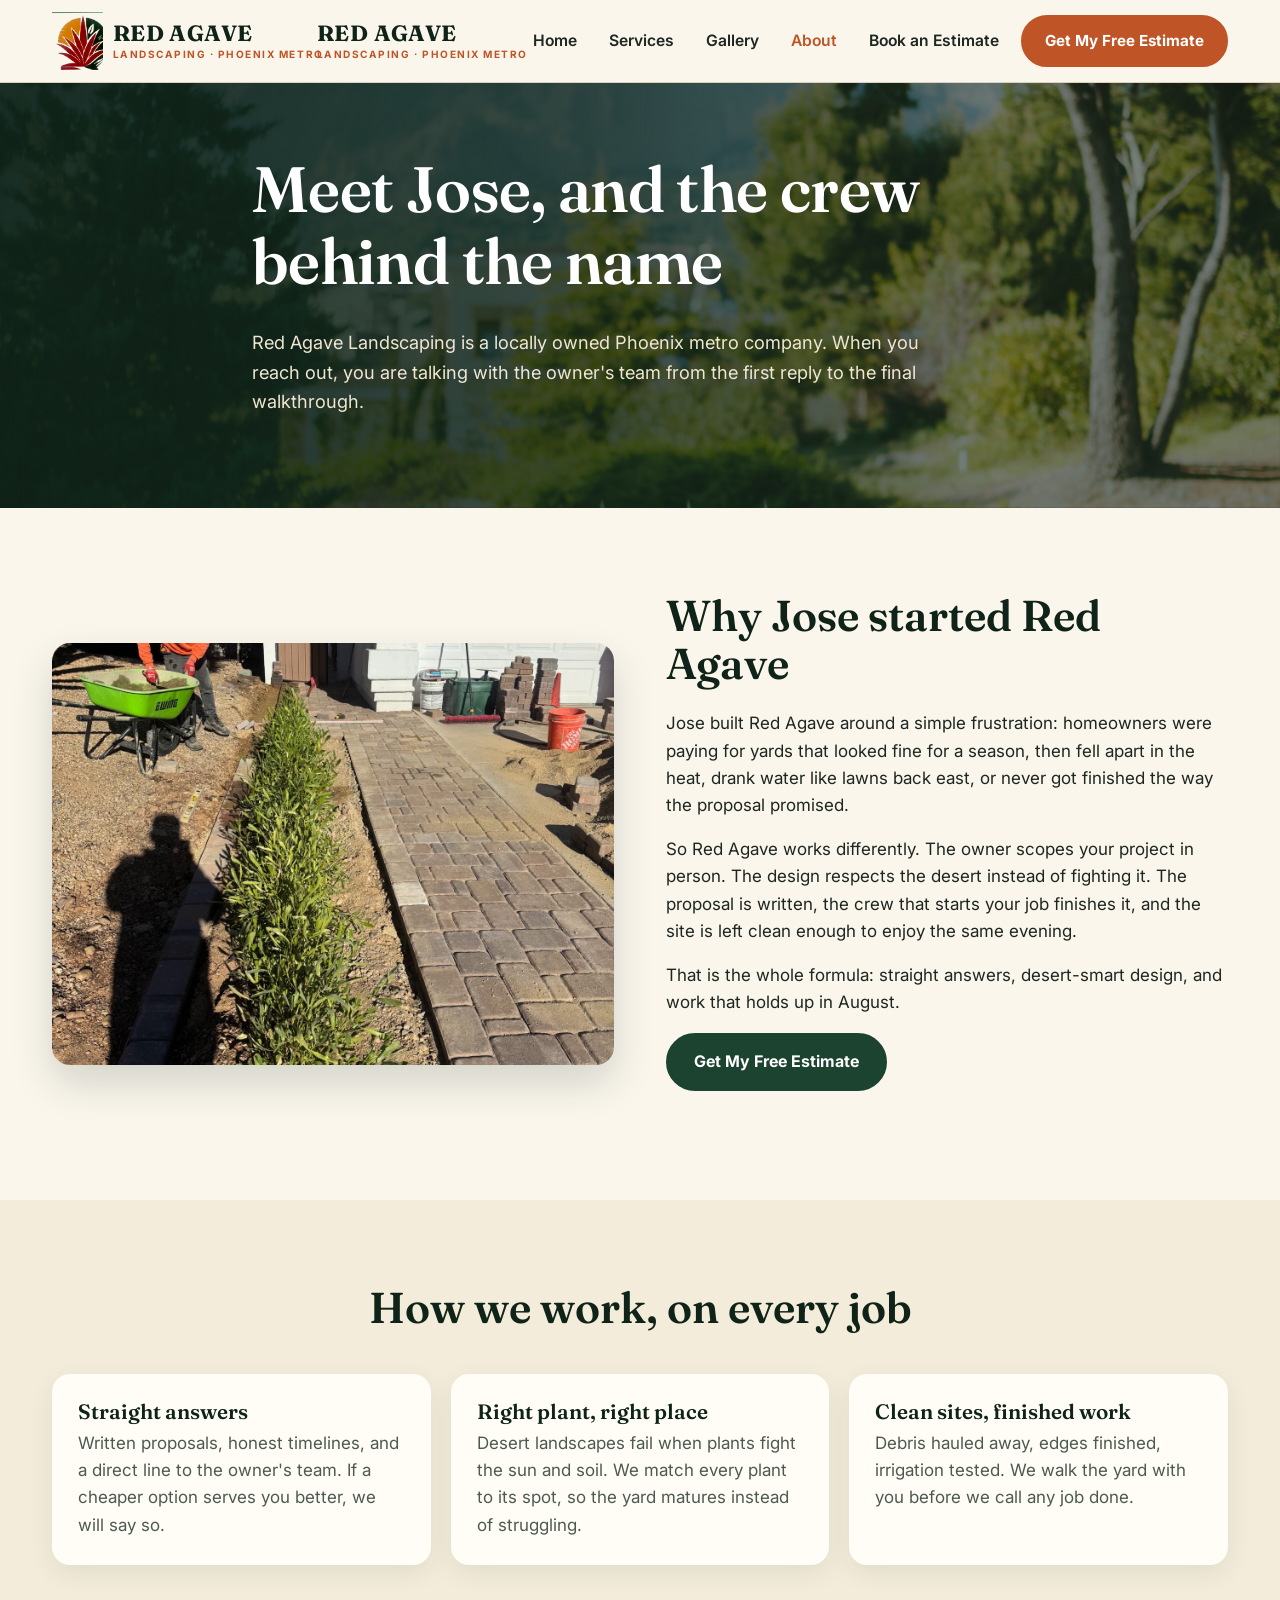
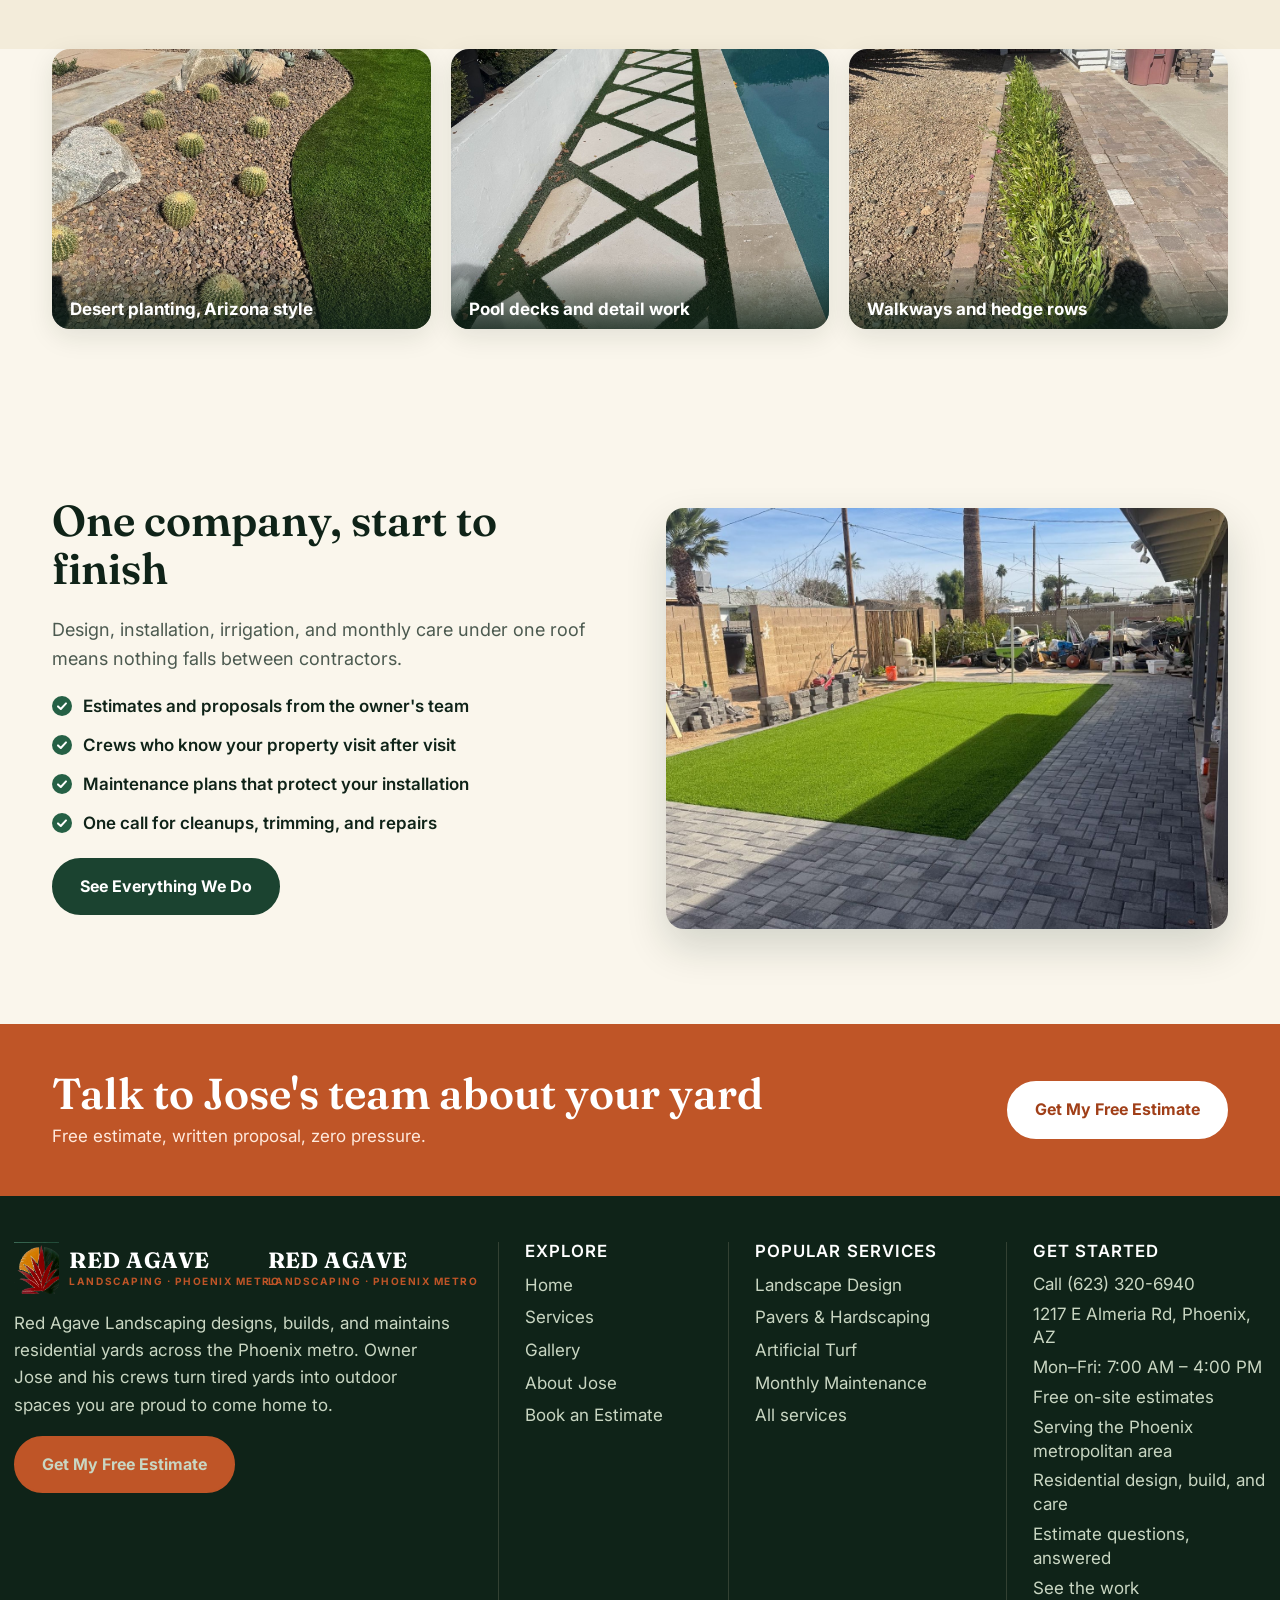
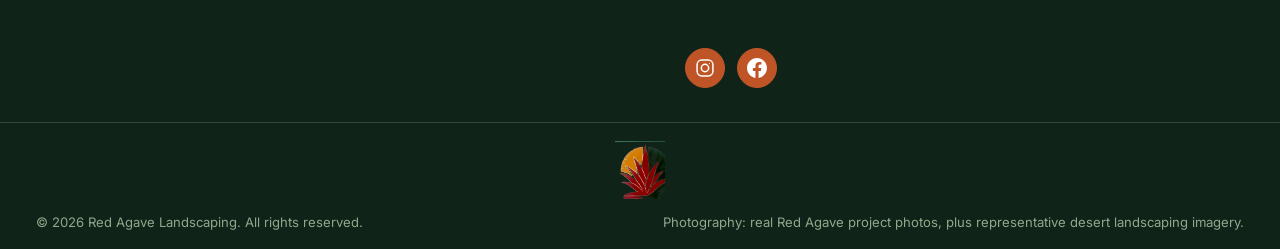
==== commit 30ccef3e: "Final version: footer social icons centered (orange/white hover), FAQ expanded to 18 Q&As with match" ====
--- a/about.html
+++ b/about.html
@@ -314,9 +314,7 @@
         <li><a href="gallery.html">See the work</a></li>
       </ul>
     </div>
-  </div>
-  <div class="footer-social-row">
-    <div class="wrap">
+    <div class="footer-social-cell">
       <div class="footer-social">
         <a href="https://www.instagram.com/redagavelandscapingaz/" target="_blank" rel="noopener" aria-label="Red Agave Landscaping on Instagram"><svg viewBox="0 0 24 24" fill="none" stroke="currentColor" stroke-width="1.8" stroke-linecap="round" stroke-linejoin="round" aria-hidden="true" focusable="false"><rect x="2.5" y="2.5" width="19" height="19" rx="5.5"/><circle cx="12" cy="12" r="4.4"/><circle cx="17.4" cy="6.6" r="0.6" fill="currentColor" stroke="none"/></svg></a>
         <a href="https://www.facebook.com/RedAgaveLandscaping" target="_blank" rel="noopener" aria-label="Red Agave Landscaping on Facebook"><svg viewBox="0 0 24 24" fill="currentColor" aria-hidden="true" focusable="false"><path d="M24 12.073c0-6.627-5.373-12-12-12s-12 5.373-12 12c0 5.99 4.388 10.954 10.125 11.854v-8.385H7.078v-3.47h3.047V9.43c0-3.007 1.792-4.669 4.533-4.669 1.312 0 2.686.235 2.686.235v2.953H15.83c-1.491 0-1.956.925-1.956 1.874v2.25h3.328l-.532 3.47h-2.796v8.385C19.612 23.027 24 18.062 24 12.073z"/></svg></a>
--- a/assets/styles.css
+++ b/assets/styles.css
@@ -462,3 +462,23 @@
   .footer-brand .brand-logo{height:44px}
   .footer-bottom-logo img{height:50px}
 }
+
+/* ============================================================
+   Footer social placement pass 2026-11-02e (Emmanuel): the
+   Instagram + Facebook icons move OUT of the full-width row
+   under the footer and INTO the bottom middle of the footer
+   columns — centered under the seam between the EXPLORE and
+   POPULAR SERVICES columns. Colors unchanged from the
+   2026-11-02 color pass: orange at rest, white on hover.
+   The old .footer-social-row rules above are now unused.
+   ============================================================ */
+.footer-social-cell{display:flex;justify-content:center;margin-top:6px}
+@media (min-width:1021px){
+  .footer-social-cell{grid-column:2/4}
+}
+@media (max-width:1020px){
+  .footer-social-cell{grid-column:1/-1}
+}
+.site-footer .footer-in > .footer-social-cell{border-left:none;padding-left:0}
+.footer-social a{background:var(--terra);border-color:var(--terra);color:#fff}
+.footer-social a:hover,.footer-social a:focus-visible{background:#fff;border-color:#fff;color:var(--terra)}
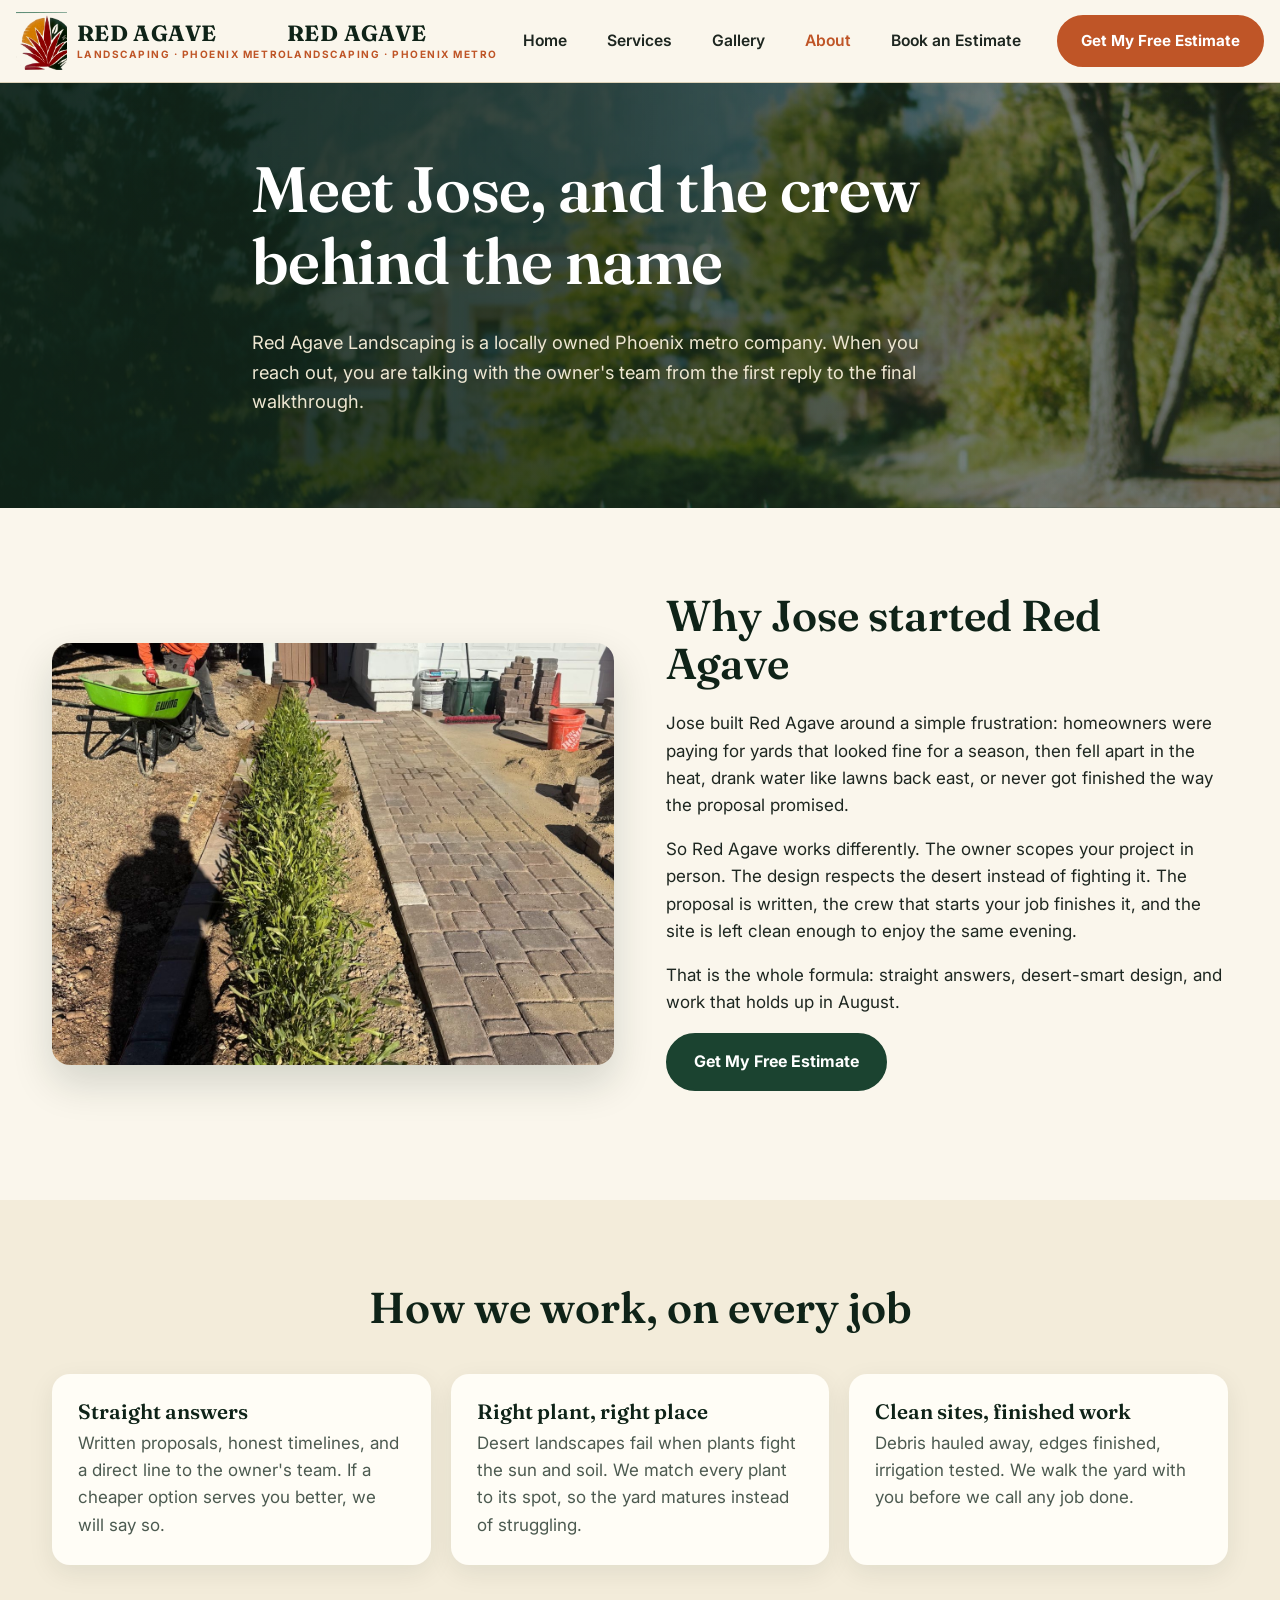
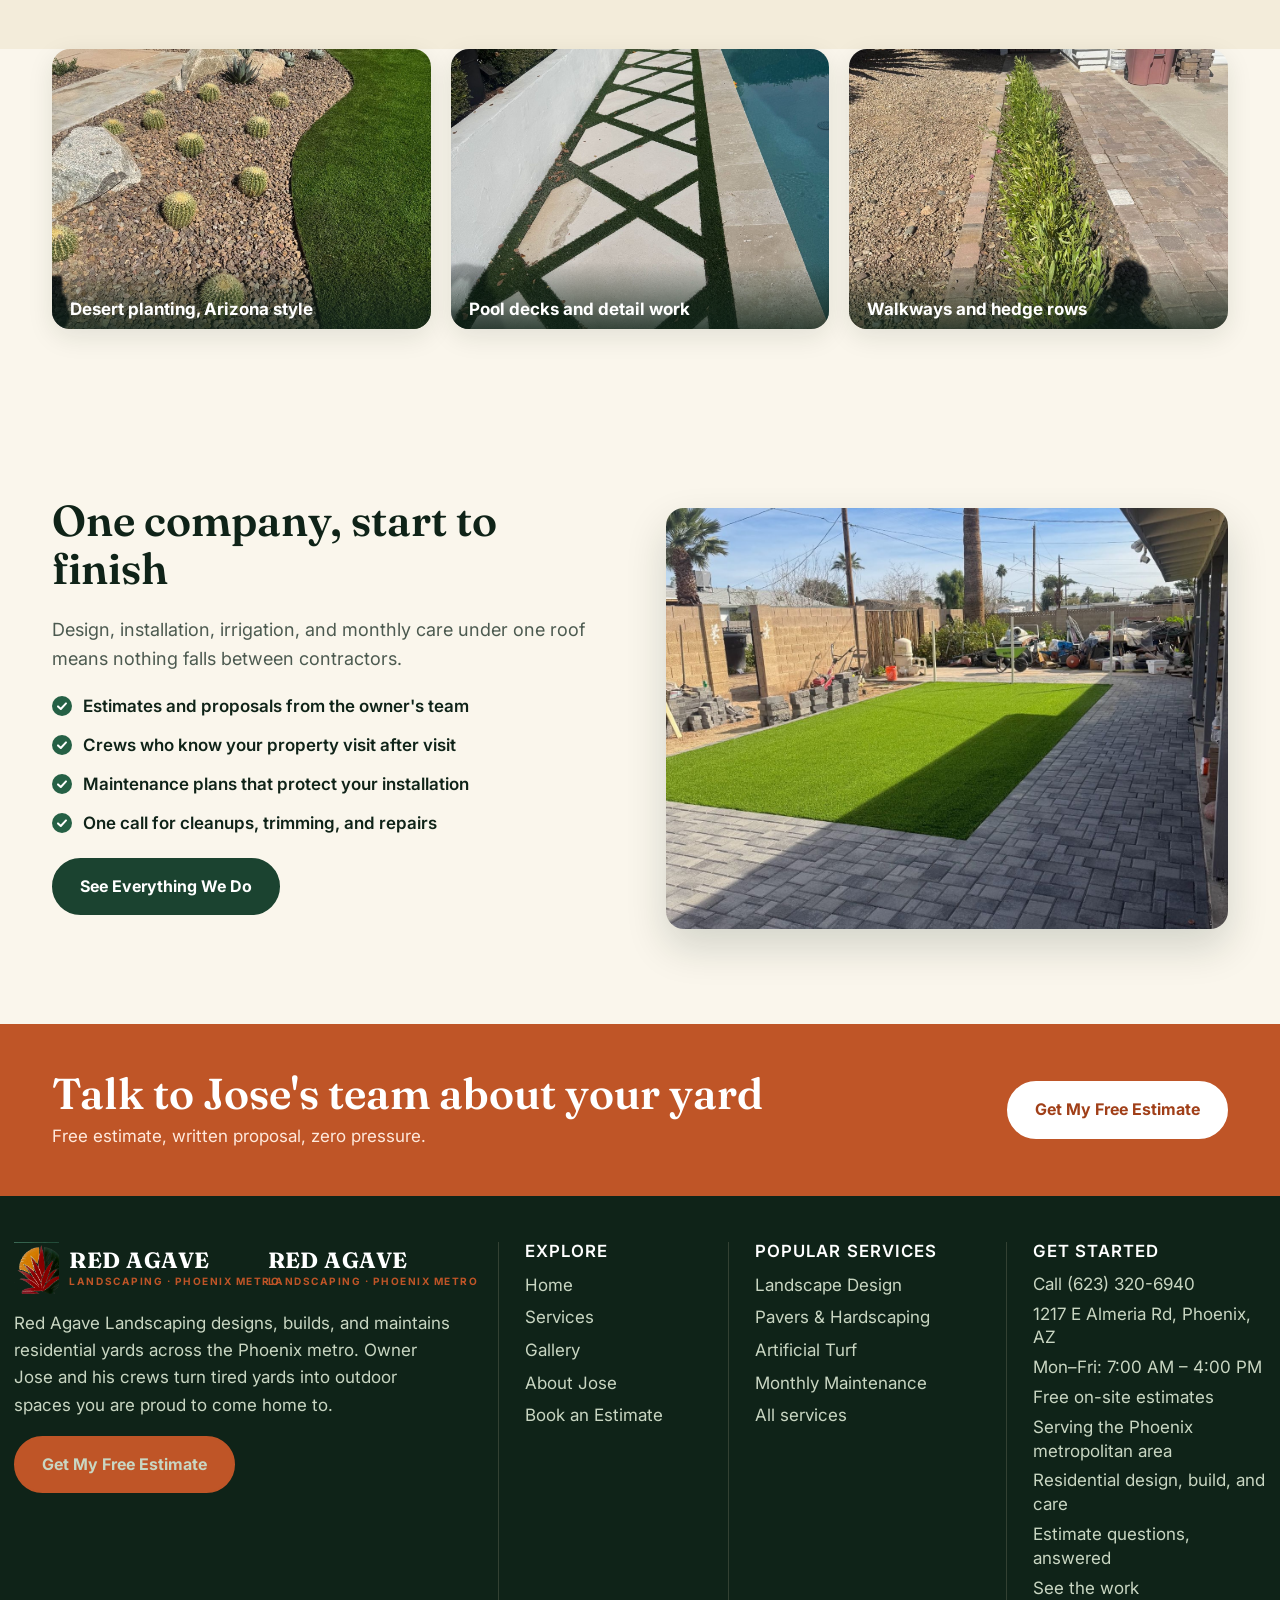
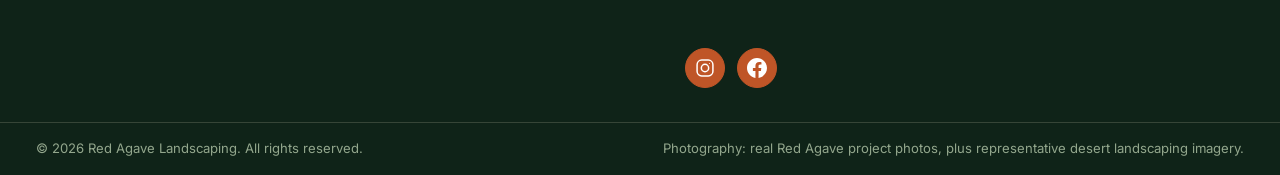
==== commit eb031a8d: "Remove centered logo from footer bottom bar (Emmanuel request 2026-11-03)" ====
--- a/about.html
+++ b/about.html
@@ -322,7 +322,6 @@
     </div>
   </div>
   <div class="footer-bottom">
-    <div class="footer-bottom-logo"><img src="assets/img/logo-official.png" alt="Red Agave Landscaping LLC logo"></div>
     <div class="wrap">
       <span>© <span data-year>2026</span> Red Agave Landscaping. All rights reserved.</span>
       <span>Photography: real Red Agave project photos, plus representative desert landscaping imagery.</span>
--- a/assets/styles.css
+++ b/assets/styles.css
@@ -158,11 +158,18 @@
 .good-for{margin:0 0 20px;color:var(--ink-soft)}
 .good-for strong{color:var(--green-950)}
 
-/* FAQ */
-.faq{max-width:820px}
-.faq details{background:var(--paper);border-radius:14px;padding:20px 24px;margin-bottom:12px;box-shadow:0 4px 16px rgba(15,35,24,.06)}
-.faq summary{font-family:var(--font-display);font-size:1.14rem;font-weight:600;color:var(--green-950);cursor:pointer}
+/* FAQ — card grid pass 2026-11-03 (Emmanuel): evenly spaced cards,
+   two columns on desktop, single column on mobile. Keeps the
+   <details> accordions so the section reads short. Applies to
+   both the homepage FAQ and book.html's FAQ (shared .faq class). */
+.faq{display:grid;grid-template-columns:repeat(2,1fr);gap:20px;max-width:1100px;margin:0 auto;align-items:start}
+.faq details{background:var(--paper);border:1px solid var(--line);border-radius:16px;padding:22px 24px;margin:0;box-shadow:0 4px 16px rgba(15,35,24,.06)}
+.faq summary{font-family:var(--font-display);font-size:1.14rem;font-weight:600;color:var(--green-950);cursor:pointer;line-height:1.3}
 .faq details p{margin:12px 0 0;color:var(--ink-soft)}
+@media (max-width:900px){
+  .faq{grid-template-columns:1fr;gap:16px}
+  .faq details{padding:20px 20px}
+}
 
 /* CTA band */
 .cta-band{background:var(--terra);color:#fff}
@@ -447,8 +454,6 @@
 .header-in{gap:20px}
 .header-cta{padding:12px 22px;font-size:.95rem}
 .footer-brand .brand-logo{height:52px}
-.footer-bottom-logo{display:flex;justify-content:center;padding:2px 0 14px}
-.footer-bottom-logo img{height:58px;width:auto;display:block}
 @media (max-width:1100px){
   .brand-logo{height:52px}
   .brand-name{font-size:1.28rem}
@@ -460,7 +465,6 @@
   .brand-name{font-size:1.2rem}
   .brand-sub{font-size:.57rem;letter-spacing:.12em}
   .footer-brand .brand-logo{height:44px}
-  .footer-bottom-logo img{height:50px}
 }
 
 /* ============================================================
@@ -482,3 +486,20 @@
 .site-footer .footer-in > .footer-social-cell{border-left:none;padding-left:0}
 .footer-social a{background:var(--terra);border-color:var(--terra);color:#fff}
 .footer-social a:hover,.footer-social a:focus-visible{background:#fff;border-color:#fff;color:var(--terra)}
+
+/* ============================================================
+   Header spread pass 2026-11-03 (Emmanuel): the brand icon
+   moves to the far LEFT edge of the nav bar and the bar
+   stretches full-width so the logo, links, and CTA stop
+   looking congested in the middle. The logo itself is NOT
+   stretched or resized — same 58px emblem, just repositioned.
+   ============================================================ */
+.site-header .wrap{max-width:1500px;padding-left:16px;padding-right:16px}
+.header-in{gap:34px}
+@media (min-width:1101px){
+  .main-nav ul{gap:36px}
+}
+@media (max-width:760px){
+  .site-header .wrap{padding-left:12px;padding-right:12px}
+  .header-in{gap:16px}
+}
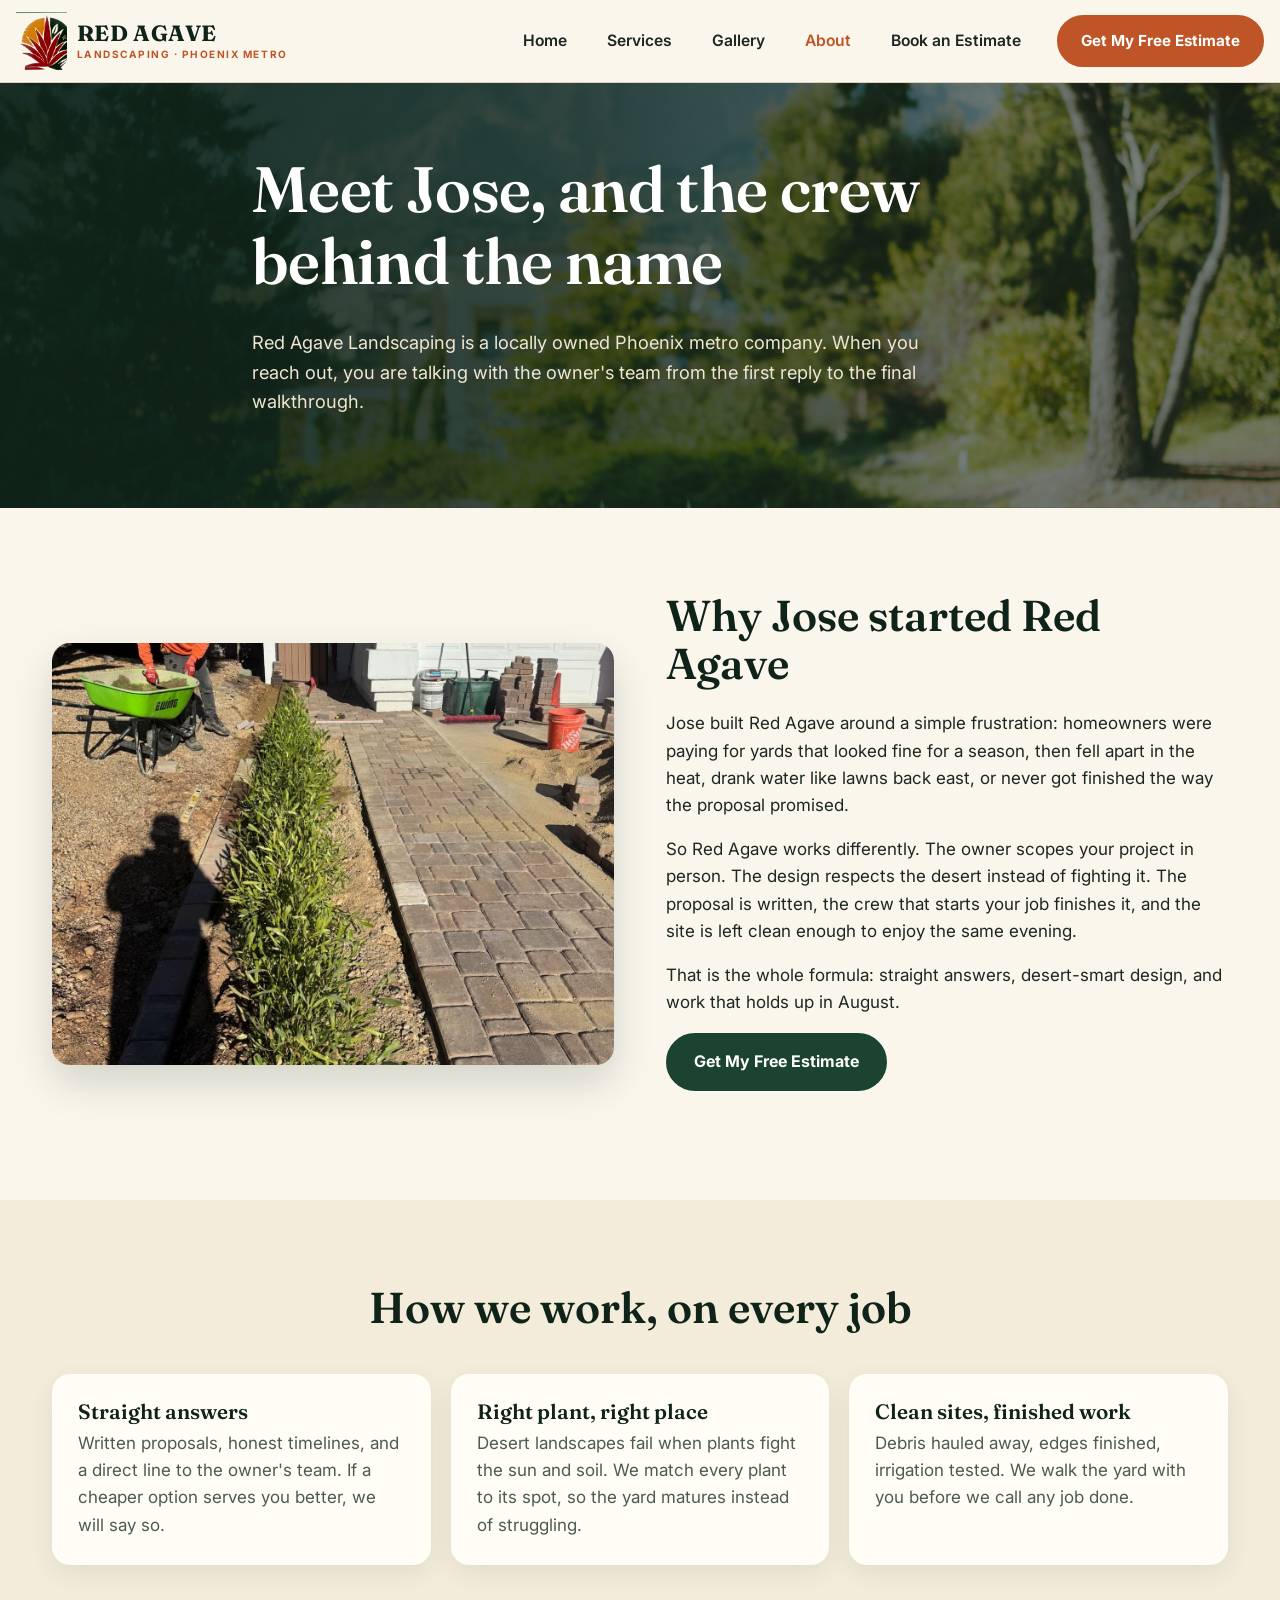
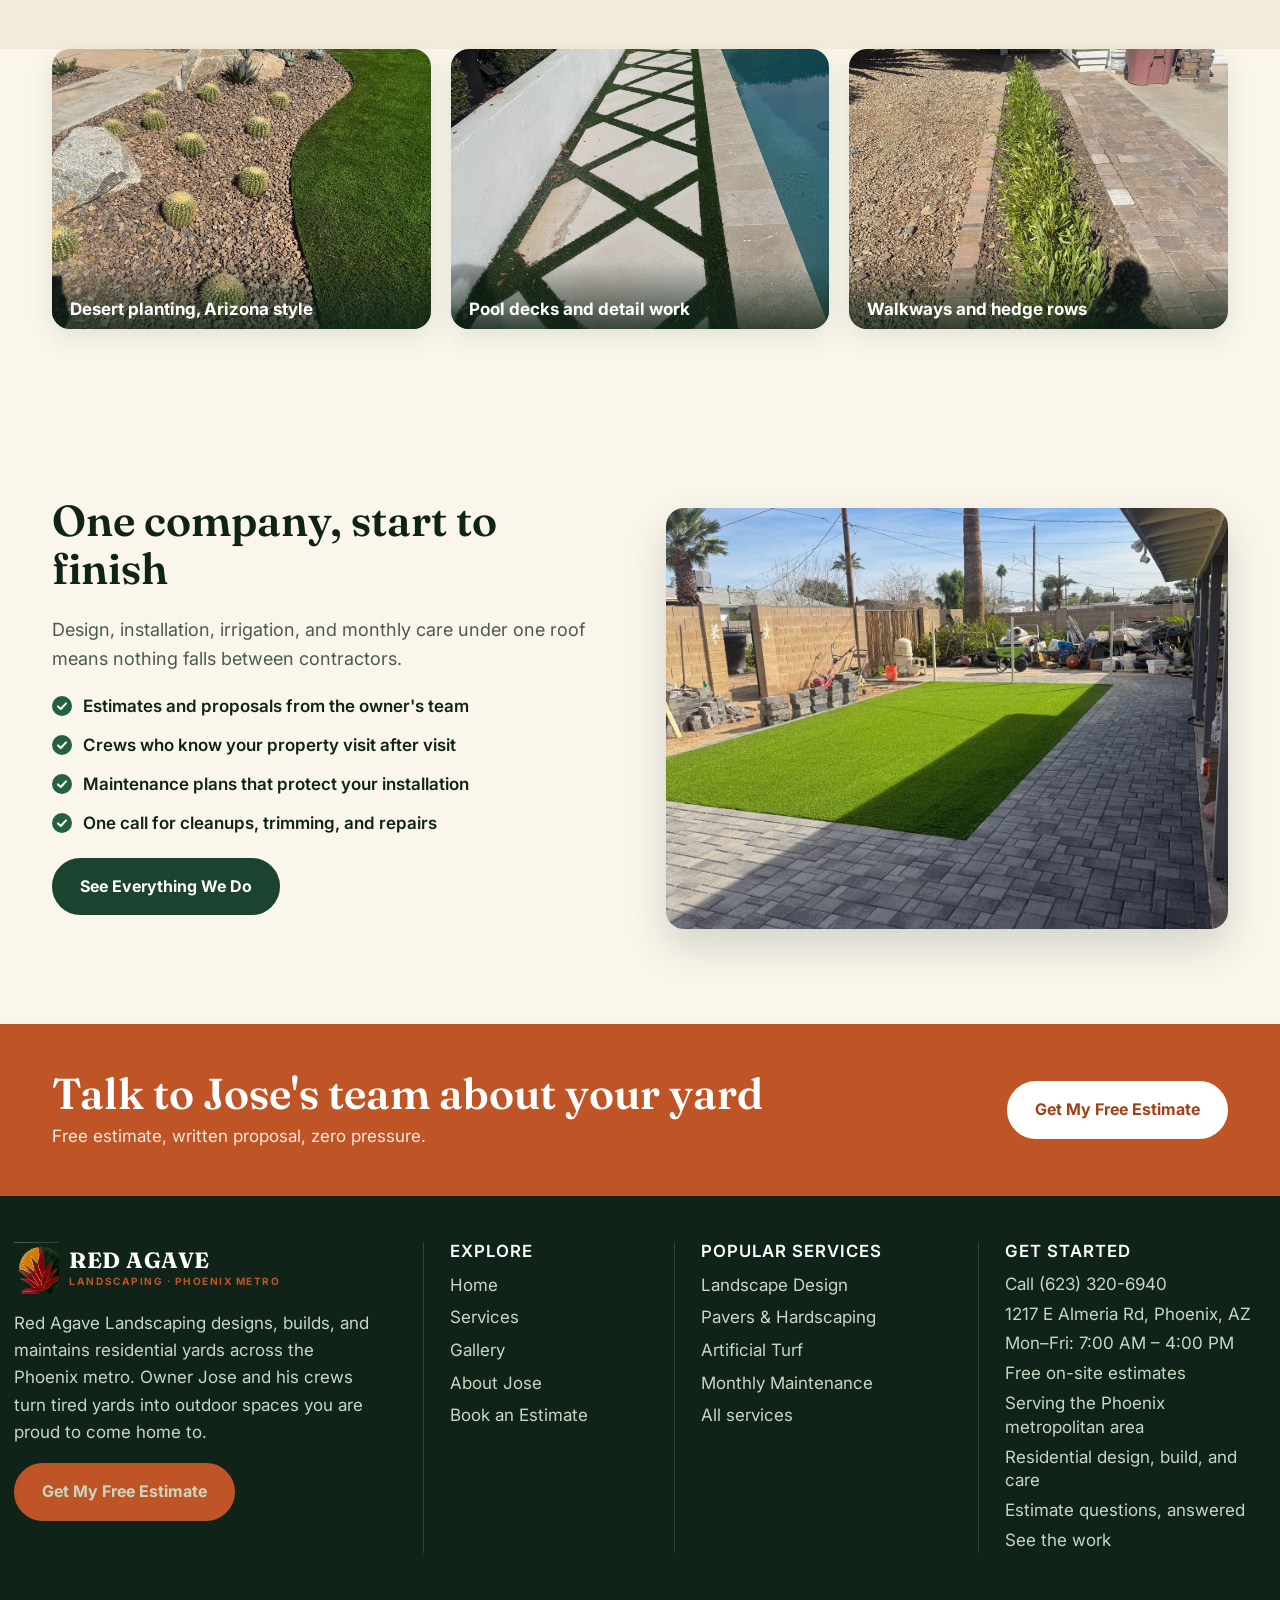
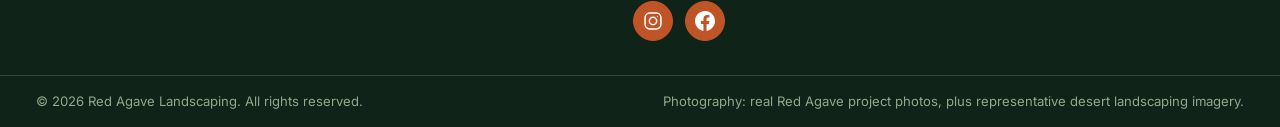
==== commit c6cda3a3: "Add photo lightbox and balance gallery grids; fix duplicated brand lockup causing header overflow" ====
--- a/about.html
+++ b/about.html
@@ -181,7 +181,6 @@
   <div class="wrap header-in">
     <a class="brand" href="index.html" aria-label="Red Agave Landscaping, home">
       <img class="brand-logo" src="assets/img/logo-official.png" alt="Red Agave Landscaping LLC logo"><span><span class="brand-name">RED AGAVE</span><span class="brand-sub">LANDSCAPING · PHOENIX METRO</span></span>
-      <span><span class="brand-name">RED AGAVE</span><span class="brand-sub">LANDSCAPING · PHOENIX METRO</span></span>
     </a>
     <button class="nav-toggle" aria-label="Open menu" aria-expanded="false" aria-controls="main-nav"><span></span><span></span><span></span></button>
     <nav class="main-nav" id="main-nav" aria-label="Main">
@@ -276,7 +275,6 @@
     <div class="footer-brand">
       <a class="brand" href="index.html" style="margin-bottom:16px">
         <img class="brand-logo" src="assets/img/logo-official.png" alt="Red Agave Landscaping LLC logo"><span><span class="brand-name">RED AGAVE</span><span class="brand-sub">LANDSCAPING · PHOENIX METRO</span></span>
-        <span><span class="brand-name">RED AGAVE</span><span class="brand-sub">LANDSCAPING · PHOENIX METRO</span></span>
       </a>
       <p style="max-width:32em">Red Agave Landscaping designs, builds, and maintains residential yards across the Phoenix metro. Owner Jose and his crews turn tired yards into outdoor spaces you are proud to come home to.</p>
       <p style="margin:0"><a class="btn" href="book.html">Get My Free Estimate</a></p>
--- a/assets/styles.css
+++ b/assets/styles.css
@@ -503,3 +503,61 @@
   .site-header .wrap{padding-left:12px;padding-right:12px}
   .header-in{gap:16px}
 }
+
+/* ============================================================
+   Photo lightbox + gallery grid balance pass 2026-11-03
+   (Emmanuel): every content photo is clickable and opens a
+   full-size view; gallery rows end evenly — when a grid's
+   photo count leaves a lone orphan on the last row, main.js
+   flags the grid (.grid-feature-last) and the final tile
+   becomes a deliberate full-width feature tile instead of a
+   ragged leftover. Tiles keep one uniform frame (fixed height
+   + object-fit: cover) so nothing is distorted or upscaled.
+   ============================================================ */
+.ra-lb-target{cursor:zoom-in}
+.ra-lb-target:focus-visible{outline:3px solid rgba(191,85,39,.65);outline-offset:3px}
+.gallery-grid figure::after{content:"\2922  Enlarge";position:absolute;top:12px;right:12px;z-index:2;background:rgba(15,35,24,.82);color:#fff;font-size:.72rem;font-weight:800;letter-spacing:.1em;text-transform:uppercase;padding:6px 11px;border-radius:999px;opacity:0;transform:translateY(-4px);transition:opacity .3s ease,transform .3s ease;pointer-events:none}
+.gallery-grid figure:hover::after,.gallery-grid figure:focus-within::after{opacity:1;transform:translateY(0)}
+.lb-hint{margin:0 0 18px;color:var(--ink-soft);font-size:.95rem;font-weight:600}
+.lb-hint::before{content:"\2922";color:var(--terra);font-weight:800;margin-right:7px}
+
+/* Balanced last rows: wide feature tiles (desktop/tablet only;
+   on phones every grid is a single even column already) */
+@media (min-width:761px){
+  .gallery-grid.grid-feature-last > figure:last-child{grid-column:1/-1}
+  .gallery-grid.grid-feature-last > figure:last-child img{height:380px}
+  .project-grid.grid-feature-last > .ss-card:last-child{grid-column:1/-1}
+  .project-grid.grid-feature-last > .ss-card:last-child .ss-frame{aspect-ratio:16/7.2}
+}
+
+/* Lightbox overlay */
+body.ra-lb-open{overflow:hidden}
+.ra-lightbox{position:fixed;inset:0;z-index:999999;display:flex;align-items:center;justify-content:center;background:rgba(10,22,15,.95);padding:22px;opacity:0;transition:opacity .25s ease}
+.ra-lightbox[hidden]{display:none}
+.ra-lightbox.ra-lb-show{opacity:1}
+.ra-lb-figure{margin:0;display:flex;flex-direction:column;align-items:center;gap:13px;max-width:92vw;max-height:100%}
+.ra-lb-img{max-width:92vw;max-height:80vh;width:auto;height:auto;object-fit:contain;border-radius:12px;box-shadow:0 24px 70px rgba(0,0,0,.55);background:var(--green-950)}
+.ra-lb-caption{color:var(--sand);font-weight:700;font-size:1.02rem;text-align:center;max-width:44em;line-height:1.45}
+.ra-lb-counter{color:var(--sage);font-size:.85rem;font-weight:700;letter-spacing:.14em}
+.ra-lb-btn{position:absolute;display:flex;align-items:center;justify-content:center;width:50px;height:50px;border-radius:50%;border:1.5px solid rgba(232,220,192,.45);background:rgba(15,35,24,.72);color:#fff;font-size:1.55rem;line-height:1;cursor:pointer;transition:background .18s ease,border-color .18s ease,transform .18s ease;font-family:var(--font-body);z-index:2}
+.ra-lb-btn:hover{background:var(--terra);border-color:var(--terra)}
+.ra-lb-btn:active{transform:scale(.94)}
+.ra-lb-btn:focus-visible{outline:3px solid rgba(232,220,192,.8);outline-offset:3px}
+.ra-lb-close{top:18px;right:18px;font-size:1.7rem}
+.ra-lb-prev{left:18px;top:50%;transform:translateY(-50%)}
+.ra-lb-next{right:18px;top:50%;transform:translateY(-50%)}
+.ra-lb-prev:active{transform:translateY(-50%) scale(.94)}
+.ra-lb-next:active{transform:translateY(-50%) scale(.94)}
+@media (max-width:760px){
+  .ra-lightbox{padding:14px}
+  .ra-lb-img{max-height:76vh}
+  .ra-lb-btn{width:44px;height:44px;font-size:1.35rem}
+  .ra-lb-prev{left:8px}
+  .ra-lb-next{right:8px}
+  .ra-lb-close{top:10px;right:10px}
+  .ra-lb-caption{font-size:.95rem}
+}
+@media (prefers-reduced-motion:reduce){
+  .ra-lightbox{transition:none}
+  .gallery-grid figure::after{transition:none}
+}
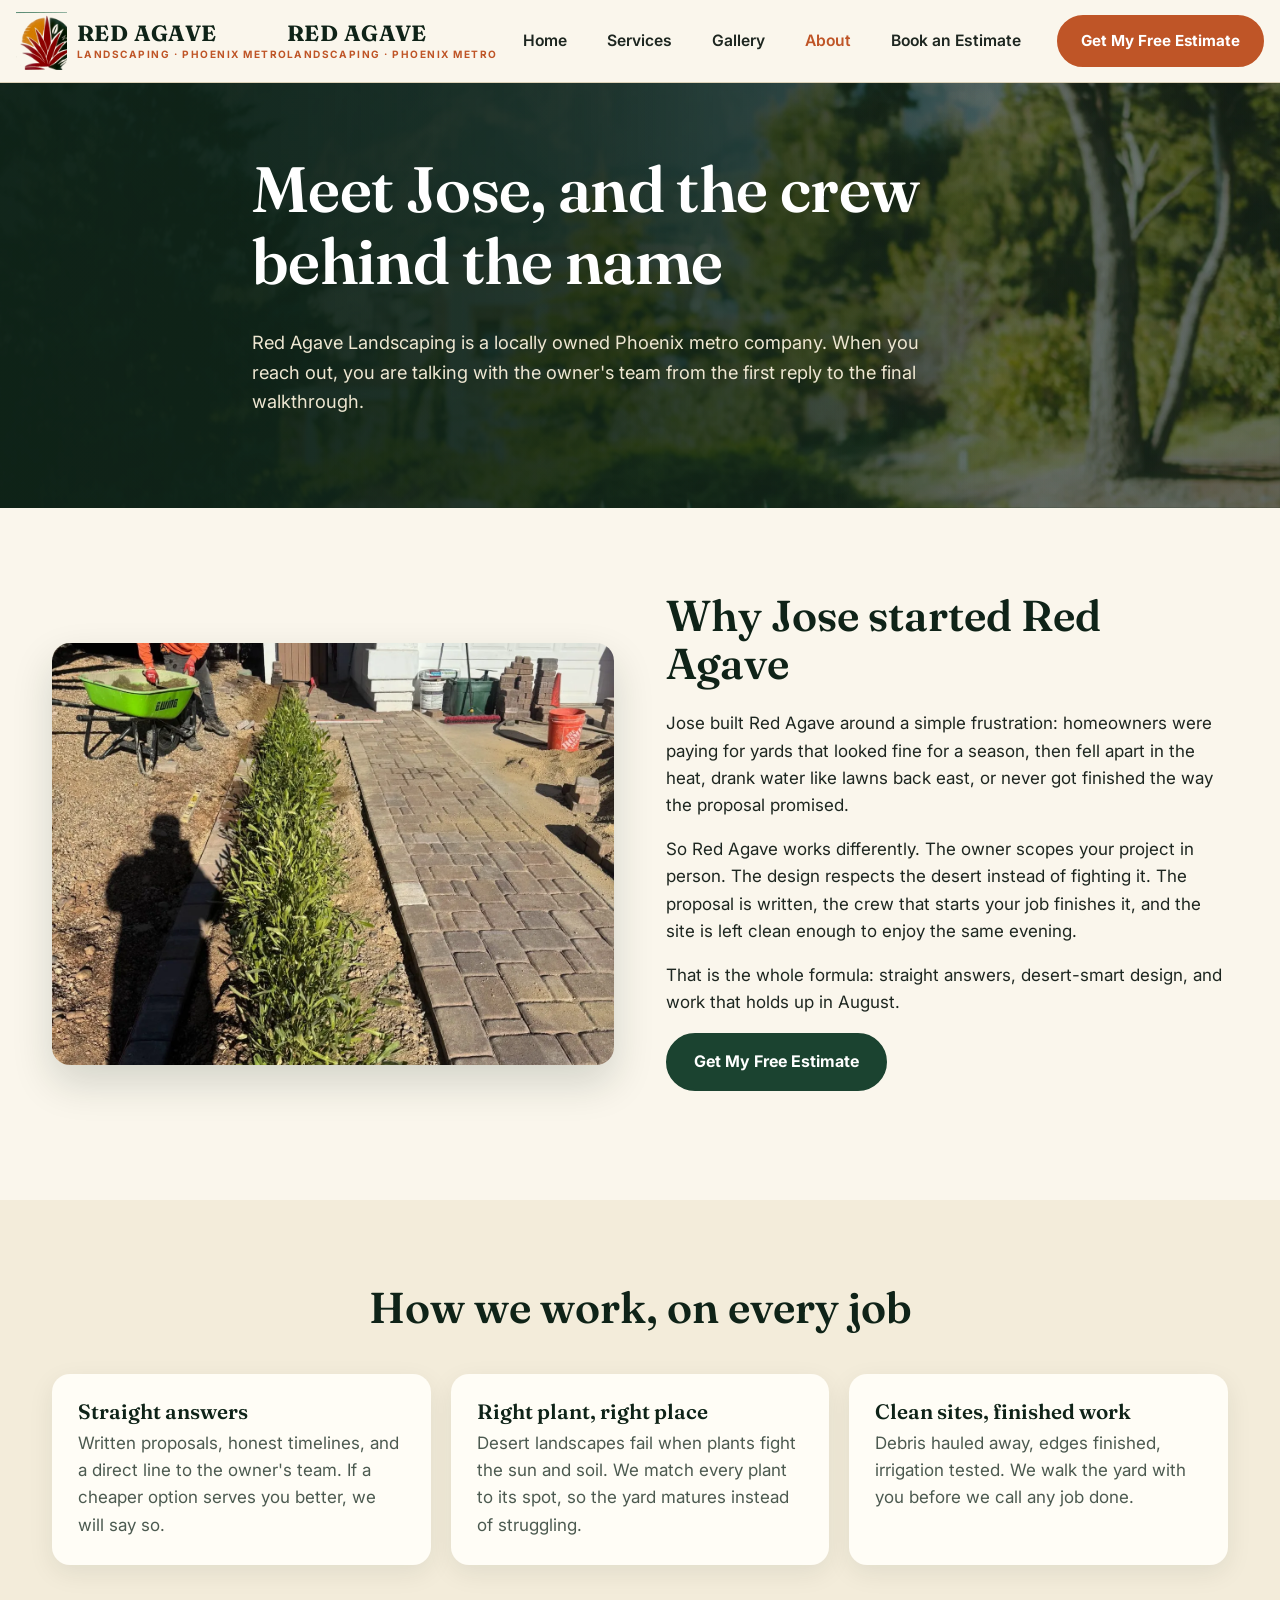
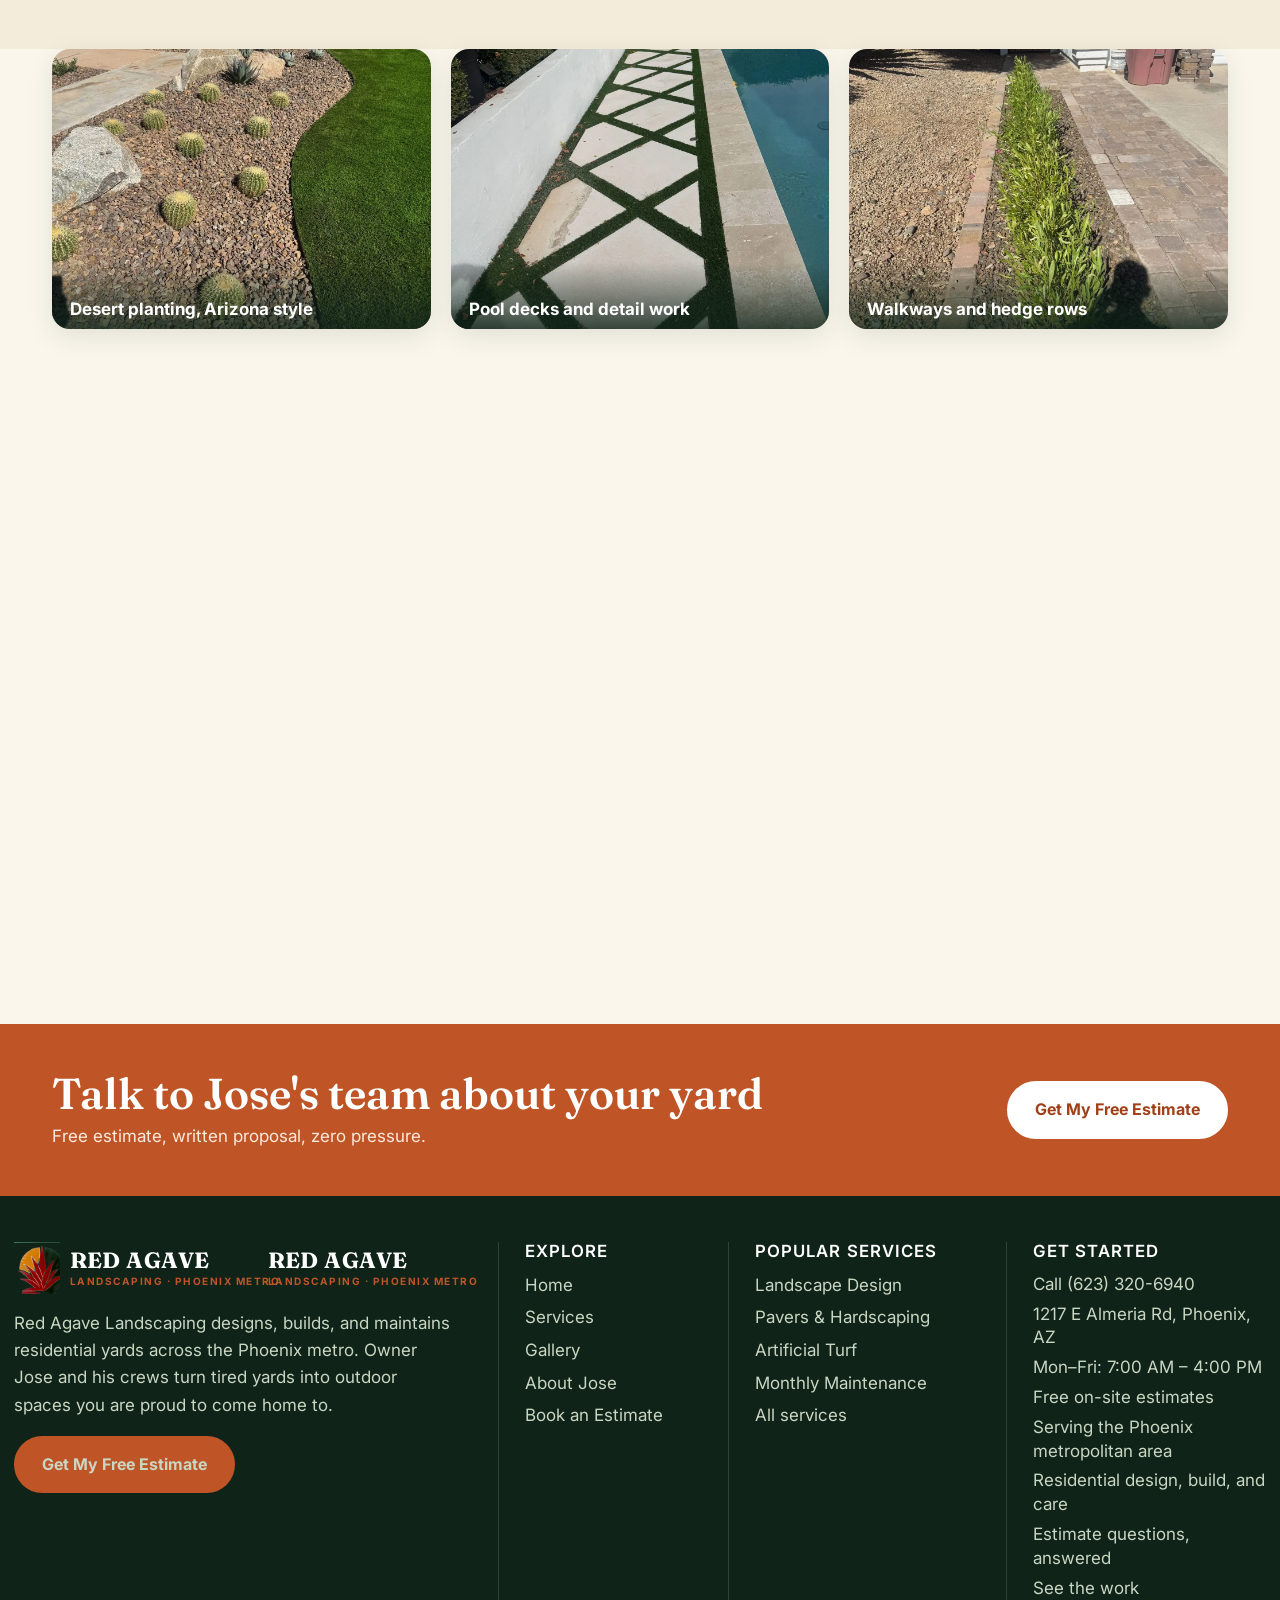
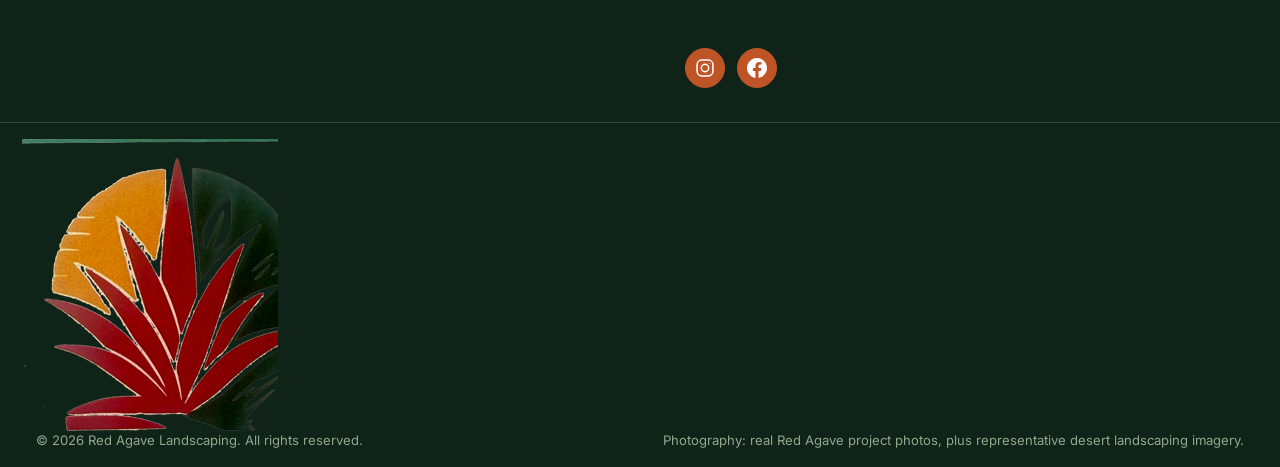
==== commit 94b53ce8: "SEO fix package: canonical, OG/Twitter cards, favicon, schema domain fix (HTML)" ====
--- a/about.html
+++ b/about.html
@@ -5,20 +5,34 @@
 <meta name="viewport" content="width=device-width, initial-scale=1">
 <title>About Jose | Red Agave Landscaping, Phoenix Metro</title>
 <meta name="description" content="Meet Jose, owner of Red Agave Landscaping. Locally owned residential landscaping in the Phoenix metro: straight answers, desert-smart design, and crews that finish what they start.">
+<link rel="canonical" href="https://redagavelandscapingaz.com/about.html">
+<meta property="og:type" content="website">
+<meta property="og:site_name" content="Red Agave Landscaping">
+<meta property="og:title" content="About Jose | Red Agave Landscaping, Phoenix Metro">
+<meta property="og:description" content="Meet Jose, owner of Red Agave Landscaping. Locally owned residential landscaping in the Phoenix metro: straight answers, desert-smart design, and crews that finish what they start.">
+<meta property="og:url" content="https://redagavelandscapingaz.com/about.html">
+<meta property="og:image" content="https://redagavelandscapingaz.com/assets/img/og-cover.jpg">
+<meta property="og:image:width" content="1200">
+<meta property="og:image:height" content="740">
+<meta name="twitter:card" content="summary_large_image">
+<meta name="twitter:title" content="About Jose | Red Agave Landscaping, Phoenix Metro">
+<meta name="twitter:description" content="Meet Jose, owner of Red Agave Landscaping. Locally owned residential landscaping in the Phoenix metro: straight answers, desert-smart design, and crews that finish what they start.">
+<meta name="twitter:image" content="https://redagavelandscapingaz.com/assets/img/og-cover.jpg">
 <link rel="preconnect" href="https://fonts.googleapis.com">
 <link rel="preconnect" href="https://fonts.gstatic.com" crossorigin>
 <link href="https://fonts.googleapis.com/css2?family=Fraunces:ital,wght@0,500;0,600;0,700;1,500&family=Inter:wght@400;600;700;800&display=swap" rel="stylesheet">
 <link rel="stylesheet" href="assets/styles.css">
-<link rel="icon" type="image/png" href="assets/img/logo-official.png">
+<link rel="icon" type="image/png" sizes="64x64" href="assets/img/favicon-64.png">
+<link rel="apple-touch-icon" sizes="180x180" href="assets/img/apple-touch-icon.png">
 
 <script type="application/ld+json">
 {
   "@context": "https://schema.org",
   "@type": "HomeAndConstructionBusiness",
-  "@id": "https://red-agavelandscaping.vercel.app/#business",
+  "@id": "https://redagavelandscapingaz.com/#business",
   "name": "Red Agave Landscaping",
   "legalName": "RED AGAVE LANDSCAPING LLC",
-  "url": "https://red-agavelandscaping.vercel.app/",
+  "url": "https://redagavelandscapingaz.com/",
   "description": "Family-owned residential landscaping company in the Phoenix metropolitan area, serving Valley homeowners since 2008. Landscape design and installation, irrigation, pavers and hardscaping, xeriscape conversions, artificial turf, cleanups, tree and palm trimming, and monthly maintenance. Free on-site estimates.",
   "foundingDate": "2008",
   "founder": {
@@ -27,8 +41,8 @@
   },
   "telephone": "+1-623-320-6940",
   "email": "red.agave.land@gmail.com",
-  "logo": "https://red-agavelandscaping.vercel.app/assets/img/logo-official.png",
-  "image": "https://red-agavelandscaping.vercel.app/assets/img/logo-official.png",
+  "logo": "https://redagavelandscapingaz.com/assets/img/logo-official.png",
+  "image": "https://redagavelandscapingaz.com/assets/img/logo-official.png",
   "address": {
     "@type": "PostalAddress",
     "streetAddress": "1217 E Almeria Rd",
@@ -170,7 +184,7 @@
   "potentialAction": {
     "@type": "ReserveAction",
     "name": "Book a Free On-Site Estimate",
-    "target": "https://red-agavelandscaping.vercel.app/book.html"
+    "target": "https://redagavelandscapingaz.com/book.html"
   }
 }
 </script>
@@ -180,7 +194,8 @@
 <header class="site-header">
   <div class="wrap header-in">
     <a class="brand" href="index.html" aria-label="Red Agave Landscaping, home">
-      <img class="brand-logo" src="assets/img/logo-official.png" alt="Red Agave Landscaping LLC logo"><span><span class="brand-name">RED AGAVE</span><span class="brand-sub">LANDSCAPING · PHOENIX METRO</span></span>
+      <img class="brand-logo" src="assets/img/logo-official-256.png" alt="Red Agave Landscaping LLC logo"><span><span class="brand-name">RED AGAVE</span><span class="brand-sub">LANDSCAPING · PHOENIX METRO</span></span>
+      <span><span class="brand-name">RED AGAVE</span><span class="brand-sub">LANDSCAPING · PHOENIX METRO</span></span>
     </a>
     <button class="nav-toggle" aria-label="Open menu" aria-expanded="false" aria-controls="main-nav"><span></span><span></span><span></span></button>
     <nav class="main-nav" id="main-nav" aria-label="Main">
@@ -198,7 +213,7 @@
 <main id="main">
 
 <section class="page-hero">
-  <div class="hero-media"><img src="assets/img/agave2.jpg" alt="Blue agave thriving in a desert garden with mountains behind"></div>
+  <div class="hero-media"><img src="assets/img/agave2.webp" alt="Blue agave thriving in a desert garden with mountains behind"></div>
   <div class="hero-shade"></div>
   <div class="wrap page-hero-in">
     <h1>Meet Jose, and the crew behind the name</h1>
@@ -208,7 +223,7 @@
 
 <section class="section">
   <div class="wrap split">
-    <div><img src="assets/img/jose/walkway-progress.jpg" alt="A Red Agave crew member laying a paver walkway and hedge row" loading="lazy"></div>
+    <div><img src="assets/img/jose/walkway-progress.webp" alt="A Red Agave crew member laying a paver walkway and hedge row" loading="lazy"></div>
     <div>
       <h2>Why Jose started Red Agave</h2>
       <p>Jose built Red Agave around a simple frustration: homeowners were paying for yards that looked fine for a season, then fell apart in the heat, drank water like lawns back east, or never got finished the way the proposal promised.</p>
@@ -235,9 +250,9 @@
 <section class="section" style="padding-top:0">
   <div class="wrap">
     <div class="gallery-grid">
-      <figure><img src="assets/img/jose/desert-cactus.jpg" alt="Desert planting with barrel cacti and gravel beds" loading="lazy"><figcaption>Desert planting, Arizona style</figcaption></figure>
-      <figure><img src="assets/img/jose/pool-deck.jpg" alt="Diamond-pattern pavers with artificial turf inlay beside a pool" loading="lazy"><figcaption>Pool decks and detail work</figcaption></figure>
-      <figure><img src="assets/img/jose/walkway-after.jpg" alt="Finished paver walkway with a new hedge row" loading="lazy"><figcaption>Walkways and hedge rows</figcaption></figure>
+      <figure><img src="assets/img/jose/desert-cactus.webp" alt="Desert planting with barrel cacti and gravel beds" loading="lazy"><figcaption>Desert planting, Arizona style</figcaption></figure>
+      <figure><img src="assets/img/jose/pool-deck.webp" alt="Diamond-pattern pavers with artificial turf inlay beside a pool" loading="lazy"><figcaption>Pool decks and detail work</figcaption></figure>
+      <figure><img src="assets/img/jose/walkway-after.webp" alt="Finished paver walkway with a new hedge row" loading="lazy"><figcaption>Walkways and hedge rows</figcaption></figure>
     </div>
   </div>
 </section>
@@ -255,7 +270,7 @@
       </ul>
       <p><a class="btn btn-green" href="services.html">See Everything We Do</a></p>
     </div>
-    <div><img src="assets/img/jose/backyard-after-2.jpg" alt="A finished Red Agave backyard with an artificial turf lawn and paver patio" loading="lazy"></div>
+    <div><img src="assets/img/jose/backyard-after-2.webp" alt="A finished Red Agave backyard with an artificial turf lawn and paver patio" loading="lazy"></div>
   </div>
 </section>
 
@@ -274,7 +289,8 @@
   <div class="wrap footer-in">
     <div class="footer-brand">
       <a class="brand" href="index.html" style="margin-bottom:16px">
-        <img class="brand-logo" src="assets/img/logo-official.png" alt="Red Agave Landscaping LLC logo"><span><span class="brand-name">RED AGAVE</span><span class="brand-sub">LANDSCAPING · PHOENIX METRO</span></span>
+        <img class="brand-logo" src="assets/img/logo-official-256.png" alt="Red Agave Landscaping LLC logo"><span><span class="brand-name">RED AGAVE</span><span class="brand-sub">LANDSCAPING · PHOENIX METRO</span></span>
+        <span><span class="brand-name">RED AGAVE</span><span class="brand-sub">LANDSCAPING · PHOENIX METRO</span></span>
       </a>
       <p style="max-width:32em">Red Agave Landscaping designs, builds, and maintains residential yards across the Phoenix metro. Owner Jose and his crews turn tired yards into outdoor spaces you are proud to come home to.</p>
       <p style="margin:0"><a class="btn" href="book.html">Get My Free Estimate</a></p>
@@ -320,6 +336,7 @@
     </div>
   </div>
   <div class="footer-bottom">
+    <div class="footer-bottom-logo"><img src="assets/img/logo-official-256.png" alt="Red Agave Landscaping LLC logo"></div>
     <div class="wrap">
       <span>© <span data-year>2026</span> Red Agave Landscaping. All rights reserved.</span>
       <span>Photography: real Red Agave project photos, plus representative desert landscaping imagery.</span>
--- a/assets/styles.css
+++ b/assets/styles.css
@@ -204,7 +204,8 @@
 /* Page hero (interior) */
 .page-hero{position:relative;background:var(--green-950);color:#fff;overflow:hidden}
 .page-hero .hero-media img{opacity:.55}
-.page-hero-in{position:relative;padding:70px 22px 74px;max-width:820px}
+.page-hero::after{content:"";position:absolute;inset:0;background:linear-gradient(90deg,rgba(15,35,24,.72) 0%,rgba(15,35,24,.42) 52%,rgba(15,35,24,.14) 82%)}
+.page-hero-in{position:relative;z-index:2;padding:70px 22px 74px;max-width:820px}
 .page-hero h1{color:#fff}
 .page-hero p{color:#eee7d2;font-size:1.14rem;max-width:38em}
 
@@ -251,6 +252,7 @@
   to{transform:scale(1.16) translate(-2%,1.4%)}
 }
 .hero .hero-media img{animation:ra-kenburns 24s ease-in-out infinite alternate;will-change:transform}
+.hero-media img{image-rendering:auto}
 
 /* --- Scroll reveals (JS adds .reveal; IO adds .in) --- */
 .js-anim .reveal{opacity:0;transform:translateY(38px);transition:opacity .8s ease var(--rd,0s),transform .8s cubic-bezier(.22,.61,.36,1) var(--rd,0s)}
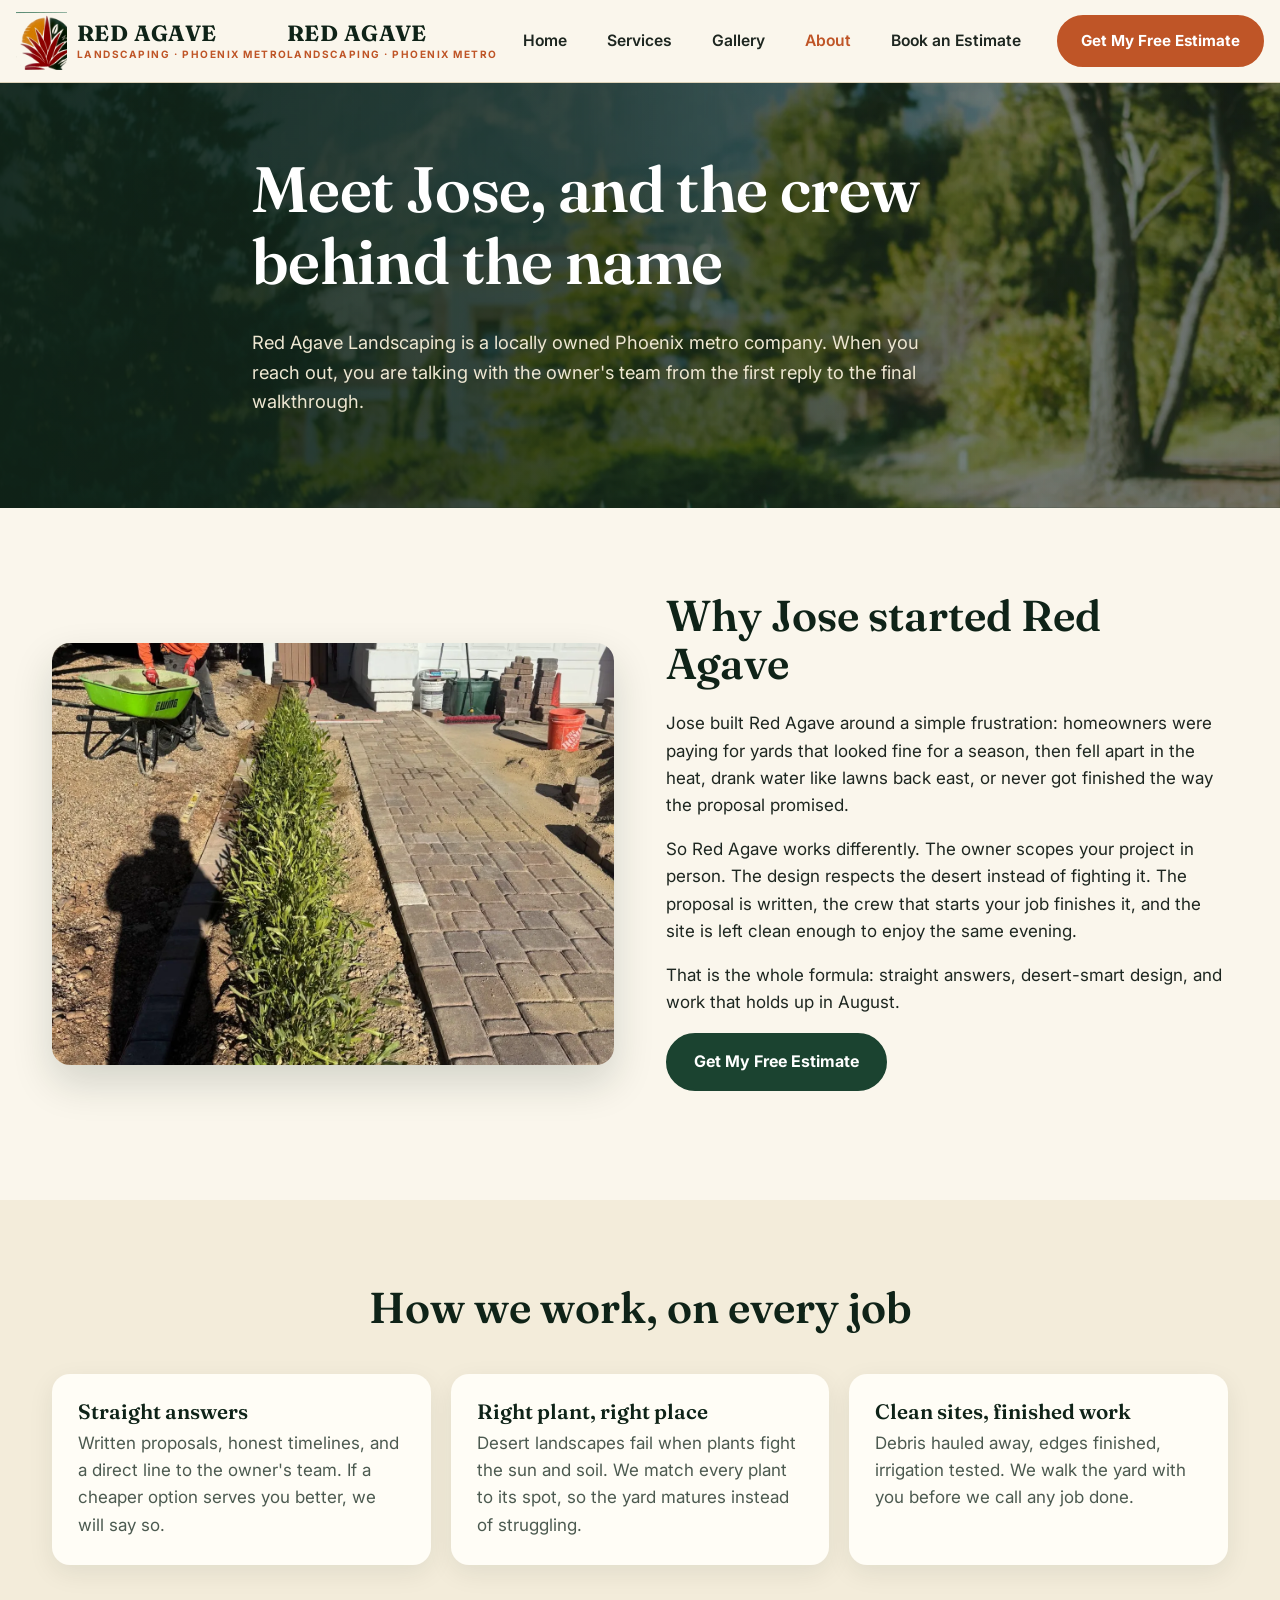
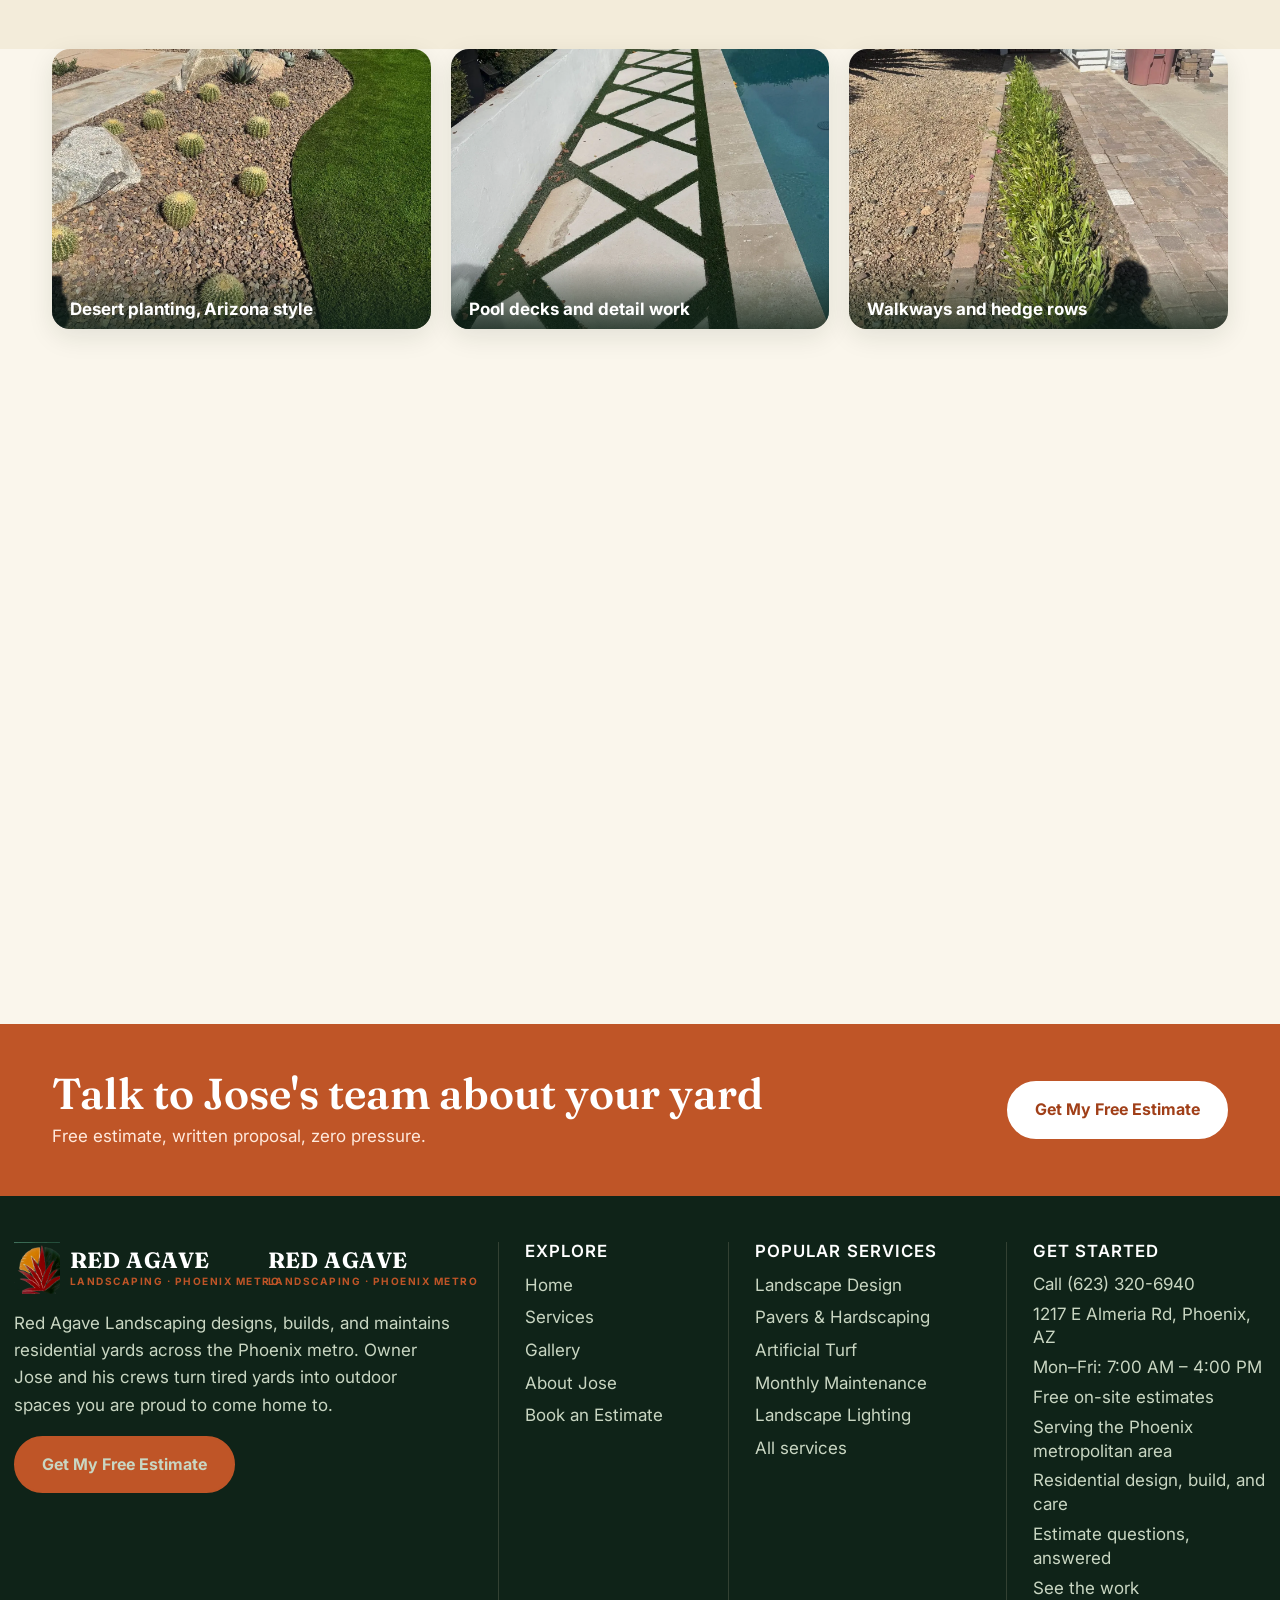
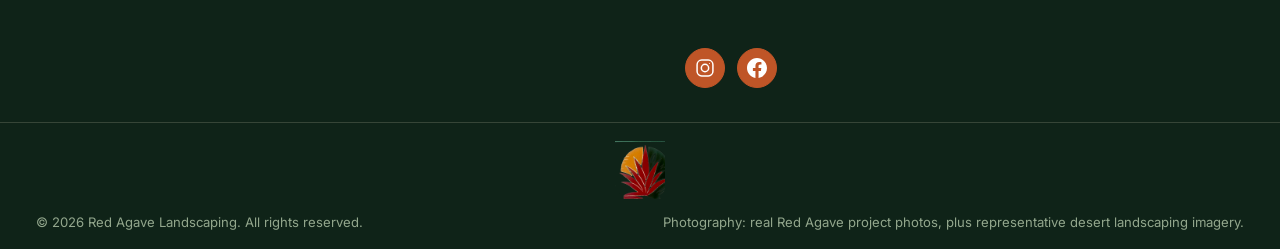
==== commit 18cd16b4: "Publish low-voltage lighting service, Scottsdale service area, and FAQs (Jose's 2026-11-20 requests)" ====
--- a/about.html
+++ b/about.html
@@ -57,6 +57,10 @@
     },
     {
       "@type": "City",
+      "name": "Scottsdale, AZ"
+    },
+    {
+      "@type": "City",
       "name": "Chandler, AZ"
     },
     {
@@ -110,7 +114,8 @@
     "Artificial Turf",
     "Yard Cleanups and Haul-Away",
     "Tree and Palm Trimming",
-    "Monthly Maintenance"
+    "Monthly Maintenance",
+    "Low-Voltage Landscape Lighting"
   ],
   "hasOfferCatalog": {
     "@type": "OfferCatalog",
@@ -177,6 +182,13 @@
         "itemOffered": {
           "@type": "Service",
           "name": "Monthly Maintenance"
+        }
+      },
+      {
+        "@type": "Offer",
+        "itemOffered": {
+          "@type": "Service",
+          "name": "Low-Voltage Landscape Lighting"
         }
       }
     ]
@@ -312,6 +324,7 @@
         <li><a href="services.html#hardscaping">Pavers &amp; Hardscaping</a></li>
         <li><a href="services.html#turf">Artificial Turf</a></li>
         <li><a href="services.html#maintenance">Monthly Maintenance</a></li>
+        <li><a href="services.html#lighting">Landscape Lighting</a></li>
         <li><a href="services.html">All services</a></li>
       </ul>
     </nav>
--- a/assets/styles.css
+++ b/assets/styles.css
@@ -158,18 +158,11 @@
 .good-for{margin:0 0 20px;color:var(--ink-soft)}
 .good-for strong{color:var(--green-950)}
 
-/* FAQ — card grid pass 2026-11-03 (Emmanuel): evenly spaced cards,
-   two columns on desktop, single column on mobile. Keeps the
-   <details> accordions so the section reads short. Applies to
-   both the homepage FAQ and book.html's FAQ (shared .faq class). */
-.faq{display:grid;grid-template-columns:repeat(2,1fr);gap:20px;max-width:1100px;margin:0 auto;align-items:start}
-.faq details{background:var(--paper);border:1px solid var(--line);border-radius:16px;padding:22px 24px;margin:0;box-shadow:0 4px 16px rgba(15,35,24,.06)}
-.faq summary{font-family:var(--font-display);font-size:1.14rem;font-weight:600;color:var(--green-950);cursor:pointer;line-height:1.3}
+/* FAQ */
+.faq{max-width:820px}
+.faq details{background:var(--paper);border-radius:14px;padding:20px 24px;margin-bottom:12px;box-shadow:0 4px 16px rgba(15,35,24,.06)}
+.faq summary{font-family:var(--font-display);font-size:1.14rem;font-weight:600;color:var(--green-950);cursor:pointer}
 .faq details p{margin:12px 0 0;color:var(--ink-soft)}
-@media (max-width:900px){
-  .faq{grid-template-columns:1fr;gap:16px}
-  .faq details{padding:20px 20px}
-}
 
 /* CTA band */
 .cta-band{background:var(--terra);color:#fff}
@@ -204,8 +197,7 @@
 /* Page hero (interior) */
 .page-hero{position:relative;background:var(--green-950);color:#fff;overflow:hidden}
 .page-hero .hero-media img{opacity:.55}
-.page-hero::after{content:"";position:absolute;inset:0;background:linear-gradient(90deg,rgba(15,35,24,.72) 0%,rgba(15,35,24,.42) 52%,rgba(15,35,24,.14) 82%)}
-.page-hero-in{position:relative;z-index:2;padding:70px 22px 74px;max-width:820px}
+.page-hero-in{position:relative;padding:70px 22px 74px;max-width:820px}
 .page-hero h1{color:#fff}
 .page-hero p{color:#eee7d2;font-size:1.14rem;max-width:38em}
 
@@ -252,7 +244,6 @@
   to{transform:scale(1.16) translate(-2%,1.4%)}
 }
 .hero .hero-media img{animation:ra-kenburns 24s ease-in-out infinite alternate;will-change:transform}
-.hero-media img{image-rendering:auto}
 
 /* --- Scroll reveals (JS adds .reveal; IO adds .in) --- */
 .js-anim .reveal{opacity:0;transform:translateY(38px);transition:opacity .8s ease var(--rd,0s),transform .8s cubic-bezier(.22,.61,.36,1) var(--rd,0s)}
@@ -456,6 +447,8 @@
 .header-in{gap:20px}
 .header-cta{padding:12px 22px;font-size:.95rem}
 .footer-brand .brand-logo{height:52px}
+.footer-bottom-logo{display:flex;justify-content:center;padding:2px 0 14px}
+.footer-bottom-logo img{height:58px;width:auto;display:block}
 @media (max-width:1100px){
   .brand-logo{height:52px}
   .brand-name{font-size:1.28rem}
@@ -467,6 +460,7 @@
   .brand-name{font-size:1.2rem}
   .brand-sub{font-size:.57rem;letter-spacing:.12em}
   .footer-brand .brand-logo{height:44px}
+  .footer-bottom-logo img{height:50px}
 }
 
 /* ============================================================
@@ -505,61 +499,3 @@
   .site-header .wrap{padding-left:12px;padding-right:12px}
   .header-in{gap:16px}
 }
-
-/* ============================================================
-   Photo lightbox + gallery grid balance pass 2026-11-03
-   (Emmanuel): every content photo is clickable and opens a
-   full-size view; gallery rows end evenly — when a grid's
-   photo count leaves a lone orphan on the last row, main.js
-   flags the grid (.grid-feature-last) and the final tile
-   becomes a deliberate full-width feature tile instead of a
-   ragged leftover. Tiles keep one uniform frame (fixed height
-   + object-fit: cover) so nothing is distorted or upscaled.
-   ============================================================ */
-.ra-lb-target{cursor:zoom-in}
-.ra-lb-target:focus-visible{outline:3px solid rgba(191,85,39,.65);outline-offset:3px}
-.gallery-grid figure::after{content:"\2922  Enlarge";position:absolute;top:12px;right:12px;z-index:2;background:rgba(15,35,24,.82);color:#fff;font-size:.72rem;font-weight:800;letter-spacing:.1em;text-transform:uppercase;padding:6px 11px;border-radius:999px;opacity:0;transform:translateY(-4px);transition:opacity .3s ease,transform .3s ease;pointer-events:none}
-.gallery-grid figure:hover::after,.gallery-grid figure:focus-within::after{opacity:1;transform:translateY(0)}
-.lb-hint{margin:0 0 18px;color:var(--ink-soft);font-size:.95rem;font-weight:600}
-.lb-hint::before{content:"\2922";color:var(--terra);font-weight:800;margin-right:7px}
-
-/* Balanced last rows: wide feature tiles (desktop/tablet only;
-   on phones every grid is a single even column already) */
-@media (min-width:761px){
-  .gallery-grid.grid-feature-last > figure:last-child{grid-column:1/-1}
-  .gallery-grid.grid-feature-last > figure:last-child img{height:380px}
-  .project-grid.grid-feature-last > .ss-card:last-child{grid-column:1/-1}
-  .project-grid.grid-feature-last > .ss-card:last-child .ss-frame{aspect-ratio:16/7.2}
-}
-
-/* Lightbox overlay */
-body.ra-lb-open{overflow:hidden}
-.ra-lightbox{position:fixed;inset:0;z-index:999999;display:flex;align-items:center;justify-content:center;background:rgba(10,22,15,.95);padding:22px;opacity:0;transition:opacity .25s ease}
-.ra-lightbox[hidden]{display:none}
-.ra-lightbox.ra-lb-show{opacity:1}
-.ra-lb-figure{margin:0;display:flex;flex-direction:column;align-items:center;gap:13px;max-width:92vw;max-height:100%}
-.ra-lb-img{max-width:92vw;max-height:80vh;width:auto;height:auto;object-fit:contain;border-radius:12px;box-shadow:0 24px 70px rgba(0,0,0,.55);background:var(--green-950)}
-.ra-lb-caption{color:var(--sand);font-weight:700;font-size:1.02rem;text-align:center;max-width:44em;line-height:1.45}
-.ra-lb-counter{color:var(--sage);font-size:.85rem;font-weight:700;letter-spacing:.14em}
-.ra-lb-btn{position:absolute;display:flex;align-items:center;justify-content:center;width:50px;height:50px;border-radius:50%;border:1.5px solid rgba(232,220,192,.45);background:rgba(15,35,24,.72);color:#fff;font-size:1.55rem;line-height:1;cursor:pointer;transition:background .18s ease,border-color .18s ease,transform .18s ease;font-family:var(--font-body);z-index:2}
-.ra-lb-btn:hover{background:var(--terra);border-color:var(--terra)}
-.ra-lb-btn:active{transform:scale(.94)}
-.ra-lb-btn:focus-visible{outline:3px solid rgba(232,220,192,.8);outline-offset:3px}
-.ra-lb-close{top:18px;right:18px;font-size:1.7rem}
-.ra-lb-prev{left:18px;top:50%;transform:translateY(-50%)}
-.ra-lb-next{right:18px;top:50%;transform:translateY(-50%)}
-.ra-lb-prev:active{transform:translateY(-50%) scale(.94)}
-.ra-lb-next:active{transform:translateY(-50%) scale(.94)}
-@media (max-width:760px){
-  .ra-lightbox{padding:14px}
-  .ra-lb-img{max-height:76vh}
-  .ra-lb-btn{width:44px;height:44px;font-size:1.35rem}
-  .ra-lb-prev{left:8px}
-  .ra-lb-next{right:8px}
-  .ra-lb-close{top:10px;right:10px}
-  .ra-lb-caption{font-size:.95rem}
-}
-@media (prefers-reduced-motion:reduce){
-  .ra-lightbox{transition:none}
-  .gallery-grid figure::after{transition:none}
-}
